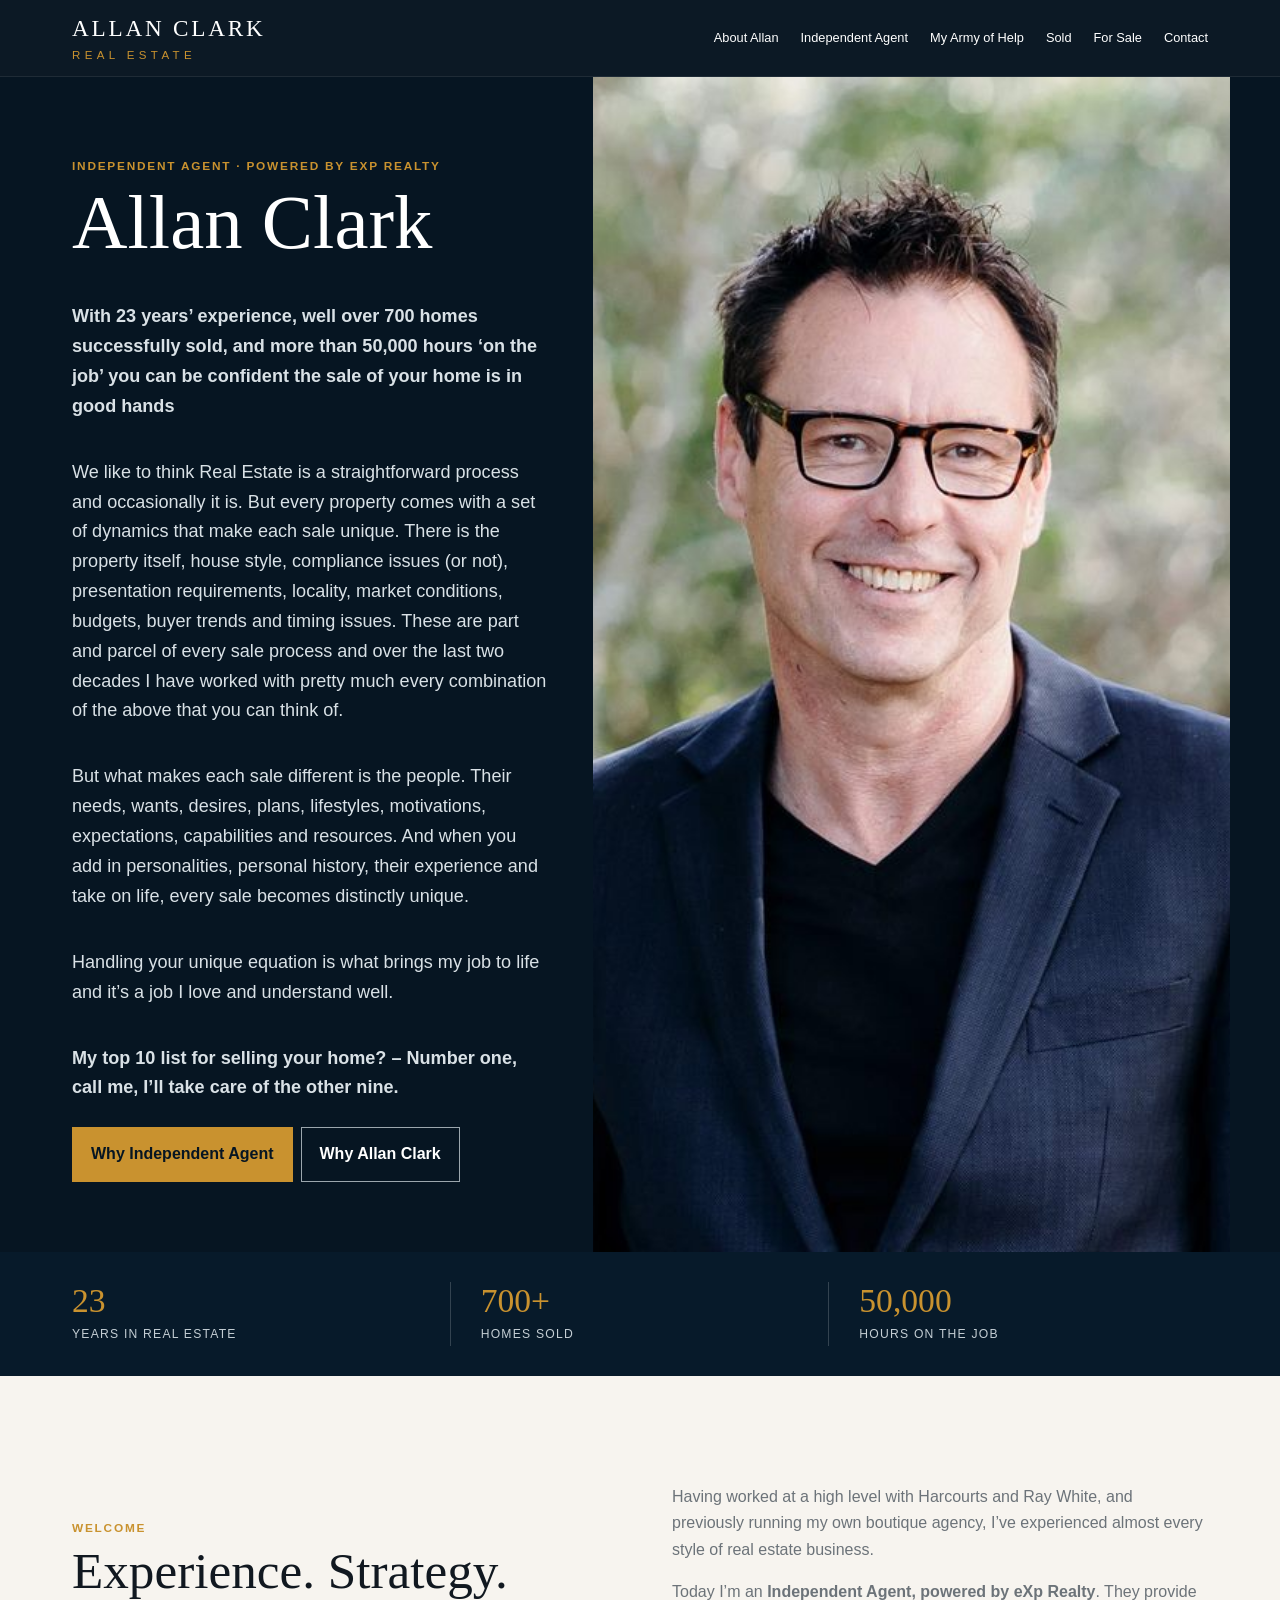
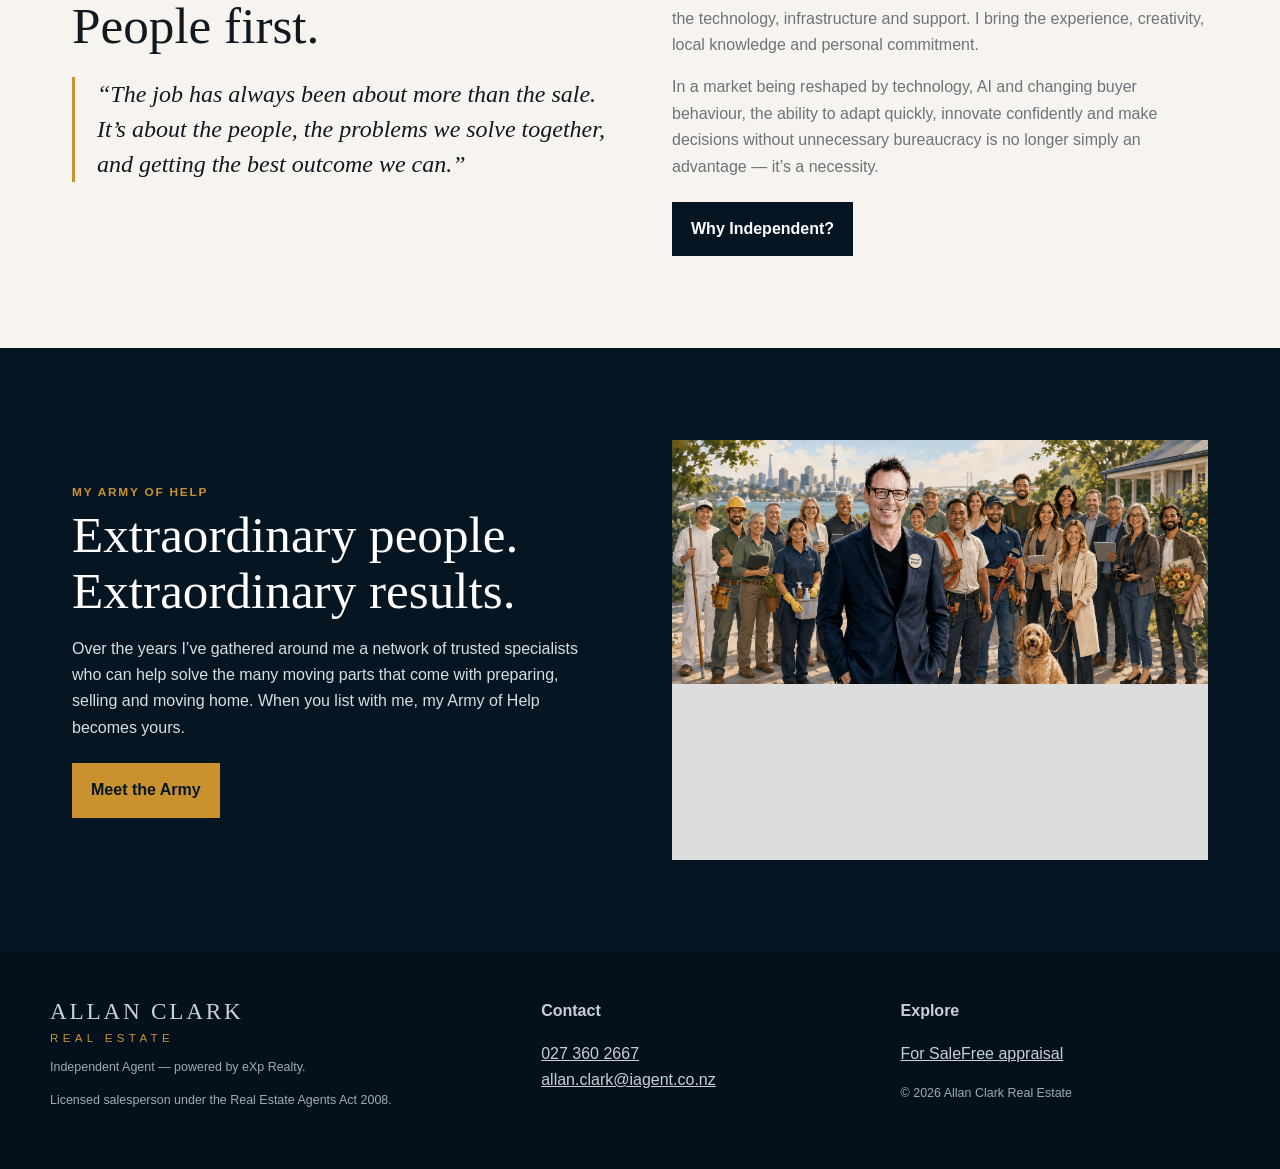
==== index.html @ 21e8294f "Remove Journal links and homepage Journal section" ====
<!doctype html><html lang="en-NZ"><head><meta charset="utf-8"><meta name="viewport" content="width=device-width,initial-scale=1"><title>Auckland Real Estate Agent | Allan Clark Real Estate</title><meta name="description" content="Allan Clark — Independent Agent powered by eXp Realty. 23 years experience, 700+ homes sold."><link rel="stylesheet" href="assets/site.css"></head><body><header class="site-header"><div class="nav-wrap"><a class="brand" href="index.html"><strong>ALLAN CLARK</strong><span>REAL ESTATE</span></a><button class="menu">Menu</button><nav class="nav"><a href="about.html">About Allan</a><a href="independent.html">Independent Agent</a><a href="army.html">My Army of Help</a><a href="sold.html">Sold</a><a href="for-sale.html">For Sale</a><a href="contact.html">Contact</a></nav></div></header><main><section class="hero"><div class="hero-grid"><div class="hero-copy"><div class="kicker">Independent Agent · Powered by eXp Realty</div><h1>Allan Clark</h1><p><strong>With 23 years’ experience, well over 700 homes successfully sold, and more than 50,000 hours ‘on the job’ you can be confident the sale of your home is in good hands</strong></p><p>We like to think Real Estate is a straightforward process and occasionally it is. But every property comes with a set of dynamics that make each sale unique. There is the property itself, house style, compliance issues (or not), presentation requirements, locality, market conditions, budgets, buyer trends and timing issues. These are part and parcel of every sale process and over the last two decades I have worked with pretty much every combination of the above that you can think of.</p><p>But what makes each sale different is the people. Their needs, wants, desires, plans, lifestyles, motivations, expectations, capabilities and resources. And when you add in personalities, personal history, their experience and take on life, every sale becomes distinctly unique.</p><p>Handling your unique equation is what brings my job to life and it’s a job I love and understand well.</p><p><strong>My top 10 list for selling your home? – Number one, call me, I’ll take care of the other nine.</strong></p><div><a class="btn" href="why-independent-agent.html">Why Independent Agent</a><a class="btn alt" href="why-allan-clark.html">Why Allan Clark</a></div></div><div class="hero-photo"><img src="assets/allan-headshot.jpg" alt="Allan Clark"></div></div></section><section class="stats"><div class="stats-grid"><div class="stat"><b>23</b><span>Years in real estate</span></div><div class="stat"><b>700+</b><span>Homes sold</span></div><div class="stat"><b>50,000</b><span>Hours on the job</span></div></div></section><section class="section two"><div><div class="kicker">Welcome</div><h2>Experience. Strategy. People first.</h2><p class="quote">“The job has always been about more than the sale. It’s about the people, the problems we solve together, and getting the best outcome we can.”</p></div><div class="prose"><p>Having worked at a high level with Harcourts and Ray White, and previously running my own boutique agency, I’ve experienced almost every style of real estate business.</p><p>Today I’m an <strong>Independent Agent, powered by eXp Realty</strong>. They provide the technology, infrastructure and support. I bring the experience, creativity, local knowledge and personal commitment.</p><p>In a market being reshaped by technology, AI and changing buyer behaviour, the ability to adapt quickly, innovate confidently and make decisions without unnecessary bureaucracy is no longer simply an advantage — it’s a necessity.</p><a class="btn dark" href="independent.html">Why Independent?</a></div></section><section class="band"><div class="section two"><div><div class="kicker">My Army of Help</div><h2>Extraordinary people. Extraordinary results.</h2><p>Over the years I’ve gathered around me a network of trusted specialists who can help solve the many moving parts that come with preparing, selling and moving home. When you list with me, my Army of Help becomes yours.</p><a class="btn" href="army.html">Meet the Army</a></div><div class="image-frame"><img src="assets/v2-duo.png"></div></div></section></main><footer><div class="footer-grid"><div><a class="brand" href="index.html"><strong>ALLAN CLARK</strong><span>REAL ESTATE</span></a><p class="small">Independent Agent — powered by eXp Realty.</p><p class="small">Licensed salesperson under the Real Estate Agents Act 2008.</p></div><div><strong>Contact</strong><p><a href="tel:0273602667">027 360 2667</a><br><a href="mailto:allan.clark@iagent.co.nz">allan.clark@iagent.co.nz</a></p></div><div><strong>Explore</strong><p><a href="for-sale.html">For Sale</a><a href="contact.html">Free appraisal</a></p><p class="small">© <span data-year></span> Allan Clark Real Estate</p></div></div></footer><script src="assets/site.js"></script></body></html>
---- assets/site.css ----
:root{--navy:#061522;--gold:#c9922f;--paper:#f7f4ef;--ink:#111820;--muted:#6c7379;--line:#d8d5cf;--max:1180px}*{box-sizing:border-box}html{scroll-behavior:smooth}body{margin:0;font-family:Arial,Helvetica,sans-serif;background:var(--paper);color:var(--ink);line-height:1.65}img{max-width:100%;display:block}a{color:inherit}.site-header{position:sticky;top:0;z-index:20;background:rgba(5,18,30,.97);color:#fff;border-bottom:1px solid rgba(255,255,255,.08)}.nav-wrap{max-width:var(--max);margin:auto;min-height:76px;padding:0 22px;display:flex;justify-content:space-between;align-items:center;gap:20px}.brand{text-decoration:none;display:flex;flex-direction:column;line-height:1}.brand strong{font:500 1.45rem Georgia,serif;letter-spacing:.12em}.brand span{color:var(--gold);font-size:.72rem;letter-spacing:.38em;margin-top:8px}.nav{display:flex;gap:22px;align-items:center;font-size:.8rem}.nav a{text-decoration:none}.nav a:hover{color:var(--gold)}.nav-cta{border:1px solid var(--gold);padding:8px 11px}.menu{display:none;background:none;color:#fff;border:1px solid #64717b;padding:7px 10px}.hero{background:var(--navy);color:#fff}.hero-grid{max-width:var(--max);margin:auto;display:grid;grid-template-columns:.92fr 1.08fr;min-height:620px}.hero-copy{padding:80px 42px 70px 22px;display:flex;flex-direction:column;justify-content:center}.hero-photo{min-height:620px}.hero-photo img{width:100%;height:100%;object-fit:cover;object-position:center 25%}.kicker{color:var(--gold);font-weight:700;letter-spacing:.15em;text-transform:uppercase;font-size:.74rem}h1,h2,h3{font-family:Georgia,'Times New Roman',serif;font-weight:500;line-height:1.08}h1{font-size:clamp(3.5rem,6vw,6rem);margin:.35rem 0 1.2rem}h2{font-size:clamp(2.25rem,4vw,4rem);margin:.3rem 0 1.1rem}h3{font-size:1.5rem}.hero-copy p{font-size:1.13rem;color:#d9e1e6}.btn{display:inline-block;text-decoration:none;padding:13px 18px;background:var(--gold);border:1px solid var(--gold);color:var(--navy);font-weight:700;margin:6px 8px 0 0}.btn.alt{background:transparent;color:#fff;border-color:#9ba6ad}.btn.dark{background:var(--navy);color:#fff;border-color:var(--navy)}.stats{background:#071a2a;color:#fff}.stats-grid{max-width:var(--max);margin:auto;display:grid;grid-template-columns:repeat(3,1fr);padding:30px 22px}.stat{border-right:1px solid rgba(255,255,255,.18);padding:0 30px}.stat:first-child{padding-left:0}.stat:last-child{border:0}.stat b{display:block;color:var(--gold);font:500 2.1rem Georgia,serif}.stat span{font-size:.76rem;letter-spacing:.1em;text-transform:uppercase;color:#c4ced4}.section{max-width:var(--max);margin:auto;padding:92px 22px}.narrow{max-width:850px}.two{display:grid;grid-template-columns:1fr 1fr;gap:64px;align-items:center}.cards{display:grid;grid-template-columns:repeat(3,1fr);gap:20px;margin-top:35px}.card{background:#fff;border:1px solid var(--line);overflow:hidden}.card img{width:100%;height:260px;object-fit:cover}.card-body{padding:24px}.card-body p,.prose p{color:var(--muted)}.band{background:var(--navy);color:#fff}.band p{color:#d6dee3}.image-frame{min-height:420px;background:#ddd;overflow:hidden}.image-frame img{width:100%;height:100%;object-fit:cover}.quote{font:italic 1.5rem Georgia,serif;border-left:3px solid var(--gold);padding-left:22px;line-height:1.45}.page-hero{background:var(--navy);color:#fff}.page-hero .section{padding-top:88px;padding-bottom:64px}.page-hero p{color:#d5dde2;font-size:1.12rem}.gallery{display:grid;grid-template-columns:repeat(3,1fr);gap:14px}.gallery>div{min-height:230px;background:#ddd;display:grid;place-items:center;text-align:center;overflow:hidden;padding:18px}.gallery img{width:100%;height:100%;object-fit:cover}.journal-grid{display:grid;grid-template-columns:repeat(2,1fr);gap:22px}.post{background:#fff;border:1px solid var(--line);padding:30px}.post a{text-decoration:none;font-weight:700}.post a:hover{color:var(--gold)}.contact-grid{display:grid;grid-template-columns:.9fr 1.1fr;gap:48px}.contact-box{background:#fff;border:1px solid var(--line);padding:30px}form{display:grid;grid-template-columns:1fr 1fr;gap:16px}label{font-size:.8rem;font-weight:700}input,textarea{width:100%;padding:12px;border:1px solid #c8c5bf;margin-top:6px;font:inherit}.full{grid-column:1/-1}textarea{min-height:140px}footer{background:#04111d;color:#c7d0d5;padding:46px 22px}.footer-grid{max-width:var(--max);margin:auto;display:grid;grid-template-columns:1.4fr 1fr 1fr;gap:30px}.small{font-size:.78rem;color:#9eabb3}.notice{background:#efeae2;border-left:3px solid var(--gold);padding:15px 18px}.signature{font-family:Georgia,serif;color:var(--gold);font-size:1.15rem}@media(max-width:860px){.nav{display:none;position:absolute;left:0;right:0;top:76px;background:var(--navy);padding:22px;flex-direction:column;align-items:flex-start}.nav.open{display:flex}.menu{display:block}.hero-grid,.two,.contact-grid{grid-template-columns:1fr}.hero-copy{padding:56px 22px 44px}.hero-photo{min-height:470px}.stats-grid,.cards,.gallery,.journal-grid,.footer-grid{grid-template-columns:1fr}.stat{padding:14px 0;border-right:0;border-bottom:1px solid rgba(255,255,255,.15)}.card img{height:300px}}
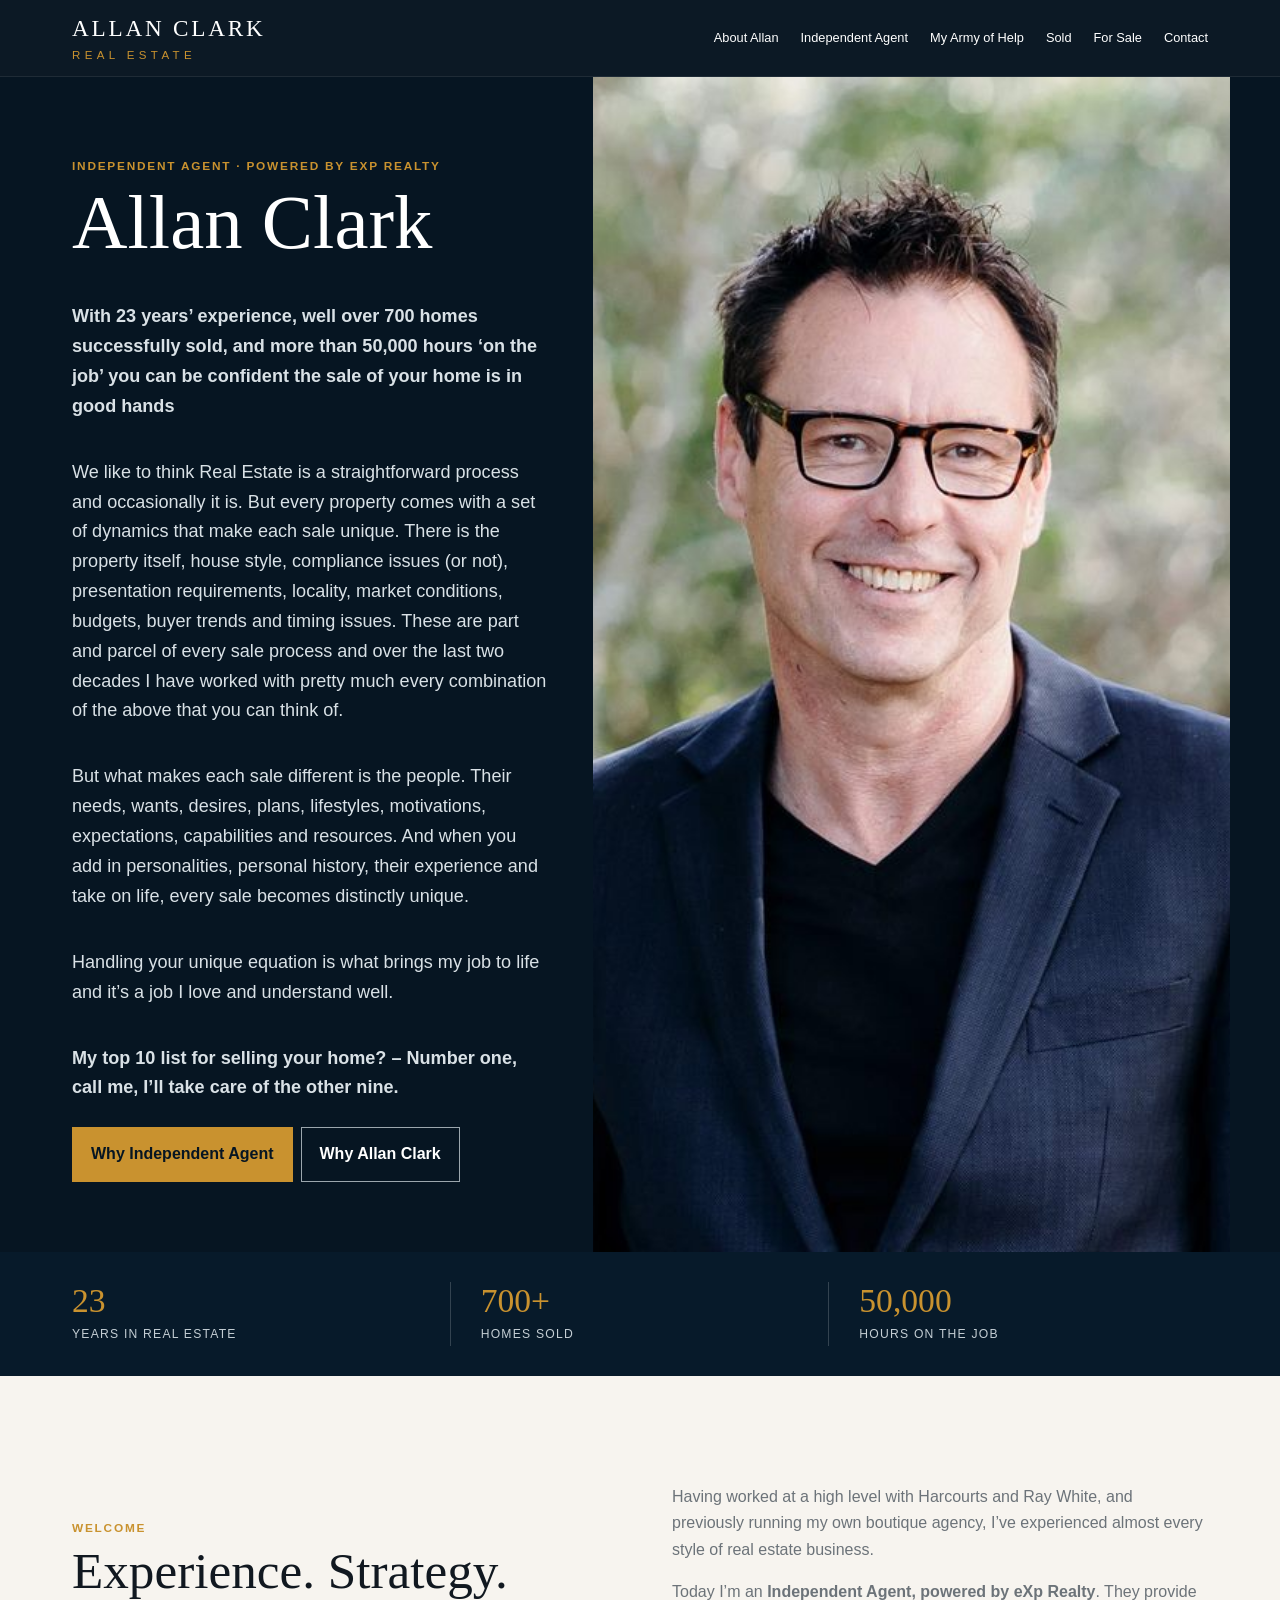
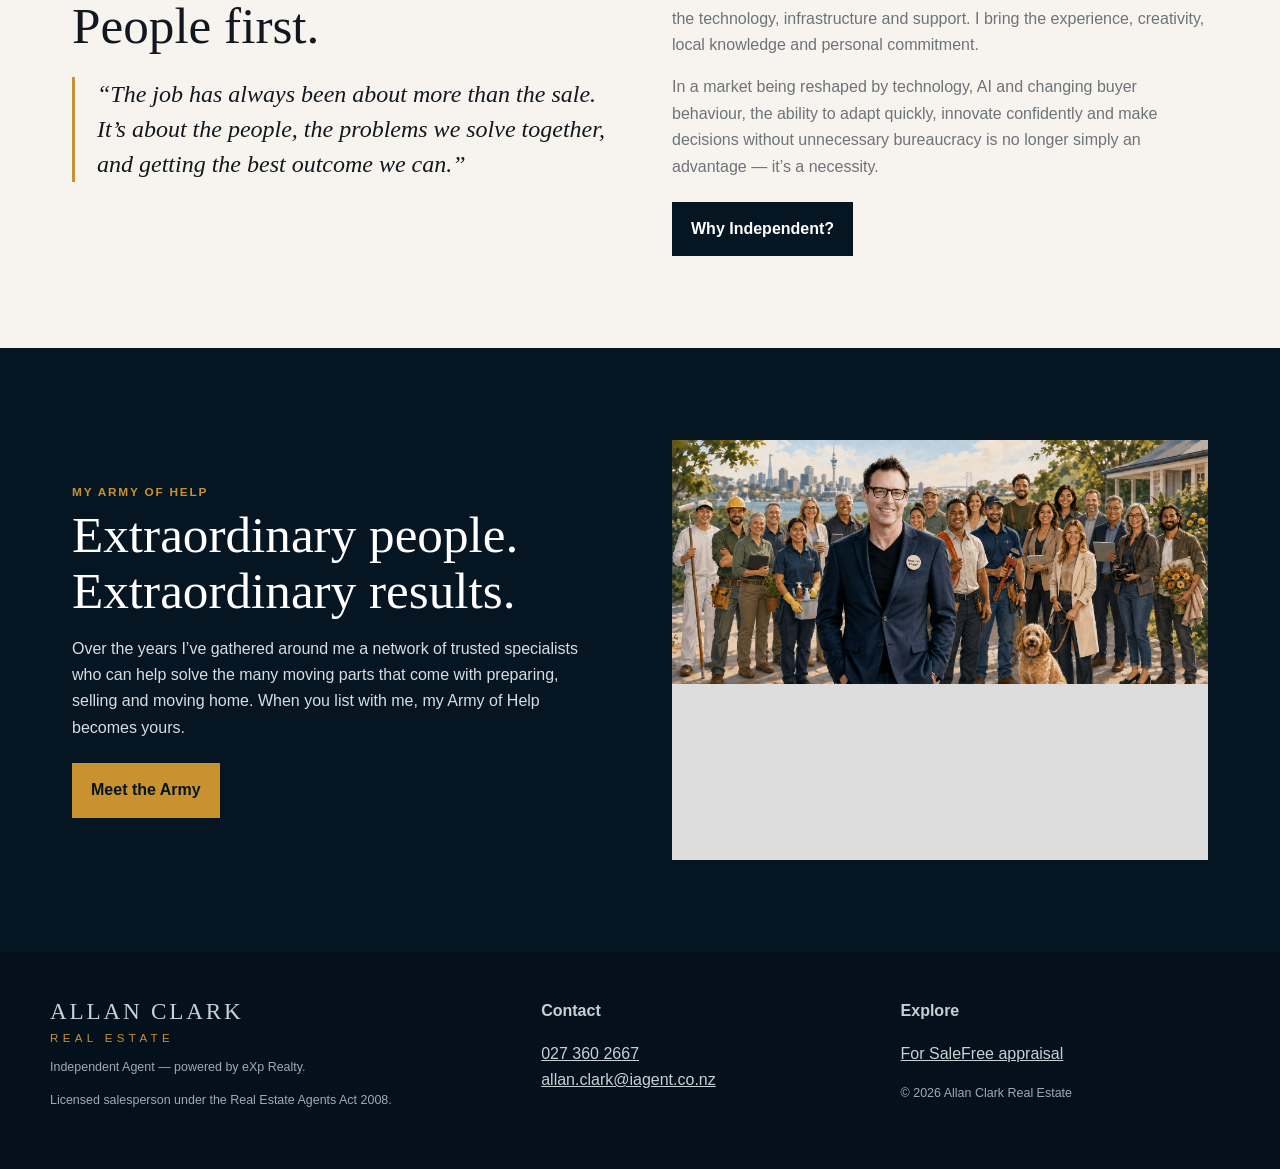
==== commit 908111d3: "Remove V2 references and associated promotional content" ====
--- a/index.html
+++ b/index.html
@@ -1 +1 @@
-<!doctype html><html lang="en-NZ"><head><meta charset="utf-8"><meta name="viewport" content="width=device-width,initial-scale=1"><title>Auckland Real Estate Agent | Allan Clark Real Estate</title><meta name="description" content="Allan Clark — Independent Agent powered by eXp Realty. 23 years experience, 700+ homes sold."><link rel="stylesheet" href="assets/site.css"></head><body><header class="site-header"><div class="nav-wrap"><a class="brand" href="index.html"><strong>ALLAN CLARK</strong><span>REAL ESTATE</span></a><button class="menu">Menu</button><nav class="nav"><a href="about.html">About Allan</a><a href="independent.html">Independent Agent</a><a href="army.html">My Army of Help</a><a href="sold.html">Sold</a><a href="for-sale.html">For Sale</a><a href="contact.html">Contact</a></nav></div></header><main><section class="hero"><div class="hero-grid"><div class="hero-copy"><div class="kicker">Independent Agent · Powered by eXp Realty</div><h1>Allan Clark</h1><p><strong>With 23 years’ experience, well over 700 homes successfully sold, and more than 50,000 hours ‘on the job’ you can be confident the sale of your home is in good hands</strong></p><p>We like to think Real Estate is a straightforward process and occasionally it is. But every property comes with a set of dynamics that make each sale unique. There is the property itself, house style, compliance issues (or not), presentation requirements, locality, market conditions, budgets, buyer trends and timing issues. These are part and parcel of every sale process and over the last two decades I have worked with pretty much every combination of the above that you can think of.</p><p>But what makes each sale different is the people. Their needs, wants, desires, plans, lifestyles, motivations, expectations, capabilities and resources. And when you add in personalities, personal history, their experience and take on life, every sale becomes distinctly unique.</p><p>Handling your unique equation is what brings my job to life and it’s a job I love and understand well.</p><p><strong>My top 10 list for selling your home? – Number one, call me, I’ll take care of the other nine.</strong></p><div><a class="btn" href="why-independent-agent.html">Why Independent Agent</a><a class="btn alt" href="why-allan-clark.html">Why Allan Clark</a></div></div><div class="hero-photo"><img src="assets/allan-headshot.jpg" alt="Allan Clark"></div></div></section><section class="stats"><div class="stats-grid"><div class="stat"><b>23</b><span>Years in real estate</span></div><div class="stat"><b>700+</b><span>Homes sold</span></div><div class="stat"><b>50,000</b><span>Hours on the job</span></div></div></section><section class="section two"><div><div class="kicker">Welcome</div><h2>Experience. Strategy. People first.</h2><p class="quote">“The job has always been about more than the sale. It’s about the people, the problems we solve together, and getting the best outcome we can.”</p></div><div class="prose"><p>Having worked at a high level with Harcourts and Ray White, and previously running my own boutique agency, I’ve experienced almost every style of real estate business.</p><p>Today I’m an <strong>Independent Agent, powered by eXp Realty</strong>. They provide the technology, infrastructure and support. I bring the experience, creativity, local knowledge and personal commitment.</p><p>In a market being reshaped by technology, AI and changing buyer behaviour, the ability to adapt quickly, innovate confidently and make decisions without unnecessary bureaucracy is no longer simply an advantage — it’s a necessity.</p><a class="btn dark" href="independent.html">Why Independent?</a></div></section><section class="band"><div class="section two"><div><div class="kicker">My Army of Help</div><h2>Extraordinary people. Extraordinary results.</h2><p>Over the years I’ve gathered around me a network of trusted specialists who can help solve the many moving parts that come with preparing, selling and moving home. When you list with me, my Army of Help becomes yours.</p><a class="btn" href="army.html">Meet the Army</a></div><div class="image-frame"><img src="assets/v2-duo.png"></div></div></section></main><footer><div class="footer-grid"><div><a class="brand" href="index.html"><strong>ALLAN CLARK</strong><span>REAL ESTATE</span></a><p class="small">Independent Agent — powered by eXp Realty.</p><p class="small">Licensed salesperson under the Real Estate Agents Act 2008.</p></div><div><strong>Contact</strong><p><a href="tel:0273602667">027 360 2667</a><br><a href="mailto:allan.clark@iagent.co.nz">allan.clark@iagent.co.nz</a></p></div><div><strong>Explore</strong><p><a href="for-sale.html">For Sale</a><a href="contact.html">Free appraisal</a></p><p class="small">© <span data-year></span> Allan Clark Real Estate</p></div></div></footer><script src="assets/site.js"></script></body></html>+<!doctype html><html lang="en-NZ"><head><meta charset="utf-8"><meta name="viewport" content="width=device-width,initial-scale=1"><title>Auckland Real Estate Agent | Allan Clark Real Estate</title><meta name="description" content="Allan Clark — Independent Agent powered by eXp Realty. 23 years experience, 700+ homes sold."><link rel="stylesheet" href="assets/site.css"></head><body><header class="site-header"><div class="nav-wrap"><a class="brand" href="index.html"><strong>ALLAN CLARK</strong><span>REAL ESTATE</span></a><button class="menu">Menu</button><nav class="nav"><a href="about.html">About Allan</a><a href="independent.html">Independent Agent</a><a href="army.html">My Army of Help</a><a href="sold.html">Sold</a><a href="for-sale.html">For Sale</a><a href="contact.html">Contact</a></nav></div></header><main><section class="hero"><div class="hero-grid"><div class="hero-copy"><div class="kicker">Independent Agent · Powered by eXp Realty</div><h1>Allan Clark</h1><p><strong>With 23 years’ experience, well over 700 homes successfully sold, and more than 50,000 hours ‘on the job’ you can be confident the sale of your home is in good hands</strong></p><p>We like to think Real Estate is a straightforward process and occasionally it is. But every property comes with a set of dynamics that make each sale unique. There is the property itself, house style, compliance issues (or not), presentation requirements, locality, market conditions, budgets, buyer trends and timing issues. These are part and parcel of every sale process and over the last two decades I have worked with pretty much every combination of the above that you can think of.</p><p>But what makes each sale different is the people. Their needs, wants, desires, plans, lifestyles, motivations, expectations, capabilities and resources. And when you add in personalities, personal history, their experience and take on life, every sale becomes distinctly unique.</p><p>Handling your unique equation is what brings my job to life and it’s a job I love and understand well.</p><p><strong>My top 10 list for selling your home? – Number one, call me, I’ll take care of the other nine.</strong></p><div><a class="btn" href="why-independent-agent.html">Why Independent Agent</a><a class="btn alt" href="why-allan-clark.html">Why Allan Clark</a></div></div><div class="hero-photo"><img src="assets/allan-headshot.jpg" alt="Allan Clark"></div></div></section><section class="stats"><div class="stats-grid"><div class="stat"><b>23</b><span>Years in real estate</span></div><div class="stat"><b>700+</b><span>Homes sold</span></div><div class="stat"><b>50,000</b><span>Hours on the job</span></div></div></section><section class="section two"><div><div class="kicker">Welcome</div><h2>Experience. Strategy. People first.</h2><p class="quote">“The job has always been about more than the sale. It’s about the people, the problems we solve together, and getting the best outcome we can.”</p></div><div class="prose"><p>Having worked at a high level with Harcourts and Ray White, and previously running my own boutique agency, I’ve experienced almost every style of real estate business.</p><p>Today I’m an <strong>Independent Agent, powered by eXp Realty</strong>. They provide the technology, infrastructure and support. I bring the experience, creativity, local knowledge and personal commitment.</p><p>In a market being reshaped by technology, AI and changing buyer behaviour, the ability to adapt quickly, innovate confidently and make decisions without unnecessary bureaucracy is no longer simply an advantage — it’s a necessity.</p><a class="btn dark" href="independent.html">Why Independent?</a></div></section><section class="band"><div class="section two"><div><div class="kicker">My Army of Help</div><h2>Extraordinary people. Extraordinary results.</h2><p>Over the years I’ve gathered around me a network of trusted specialists who can help solve the many moving parts that come with preparing, selling and moving home. When you list with me, my Army of Help becomes yours.</p><a class="btn" href="army.html">Meet the Army</a></div><div class="image-frame"><img src="assets/army-of-help-team.png" alt="Allan Clark with his Army of Help"></div></div></section></main><footer><div class="footer-grid"><div><a class="brand" href="index.html"><strong>ALLAN CLARK</strong><span>REAL ESTATE</span></a><p class="small">Independent Agent — powered by eXp Realty.</p><p class="small">Licensed salesperson under the Real Estate Agents Act 2008.</p></div><div><strong>Contact</strong><p><a href="tel:0273602667">027 360 2667</a><br><a href="mailto:allan.clark@iagent.co.nz">allan.clark@iagent.co.nz</a></p></div><div><strong>Explore</strong><p><a href="for-sale.html">For Sale</a><a href="contact.html">Free appraisal</a></p><p class="small">© <span data-year></span> Allan Clark Real Estate</p></div></div></footer><script src="assets/site.js"></script></body></html>
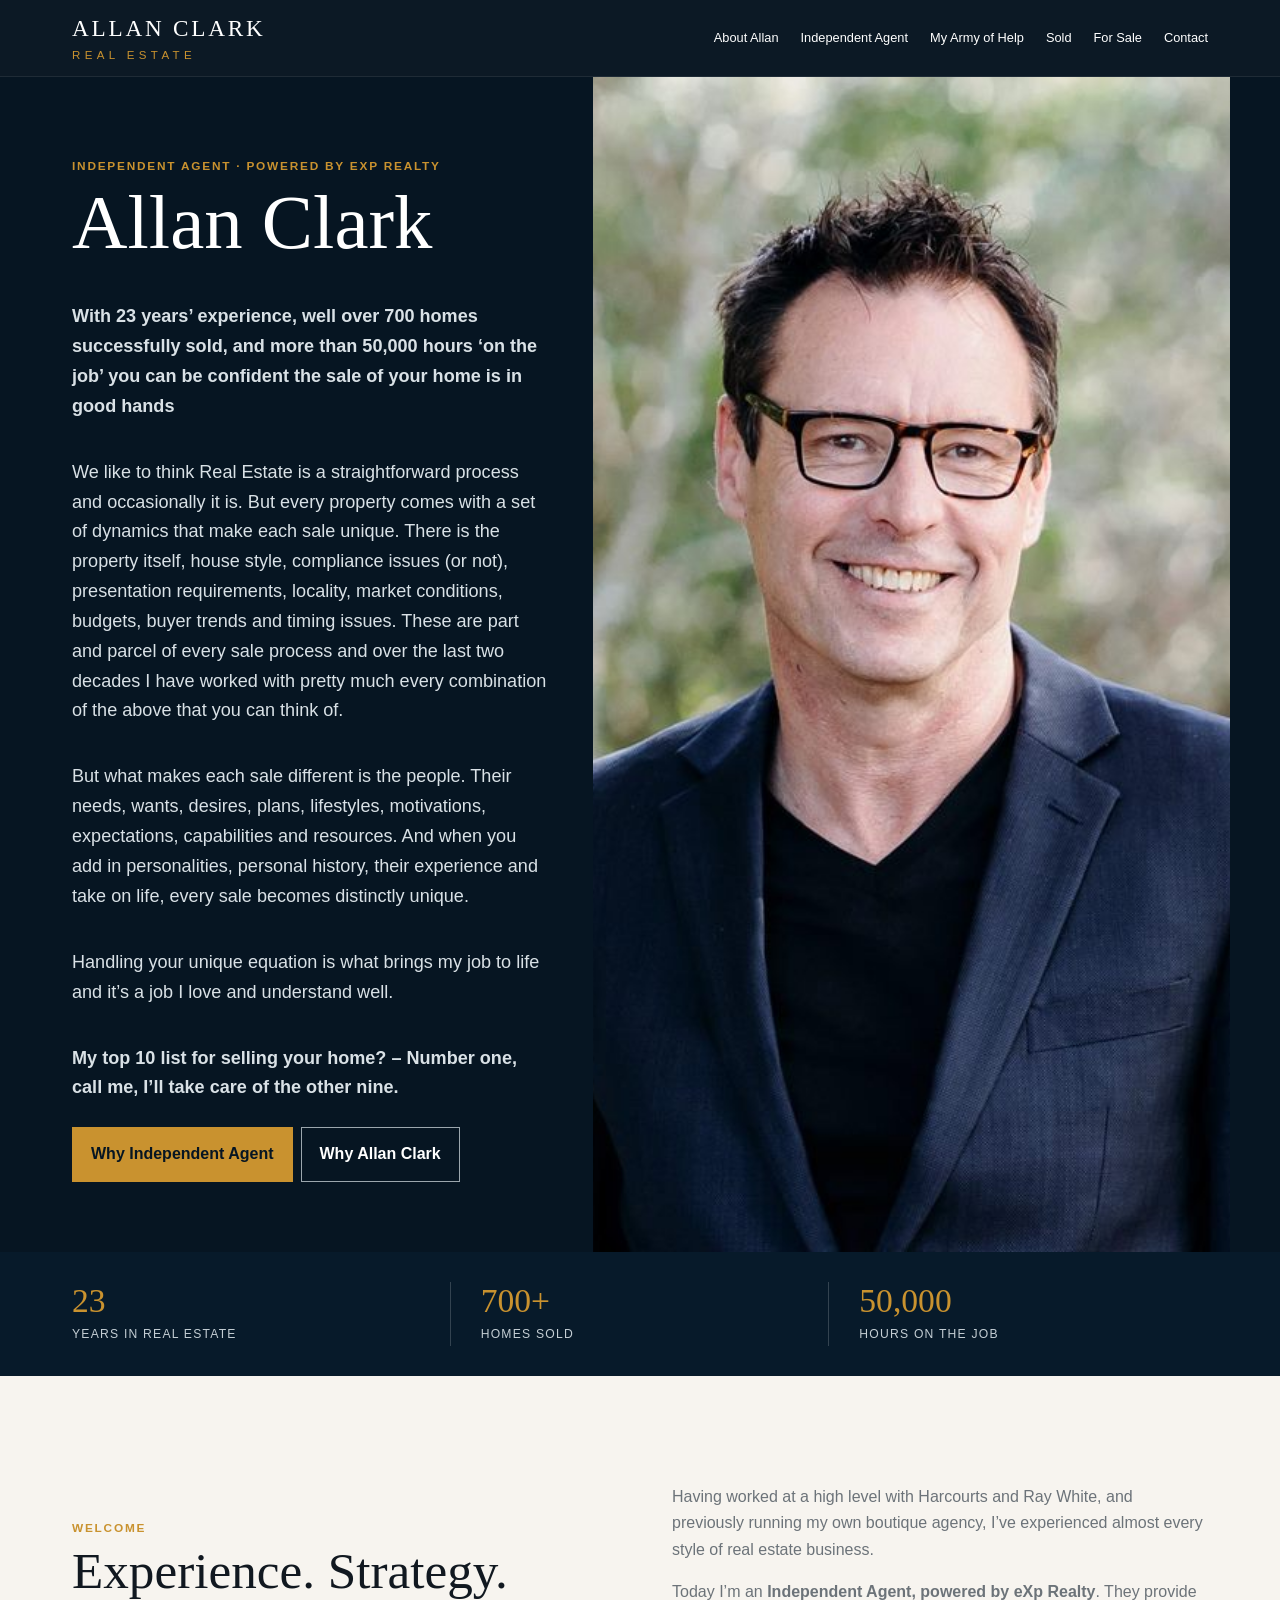
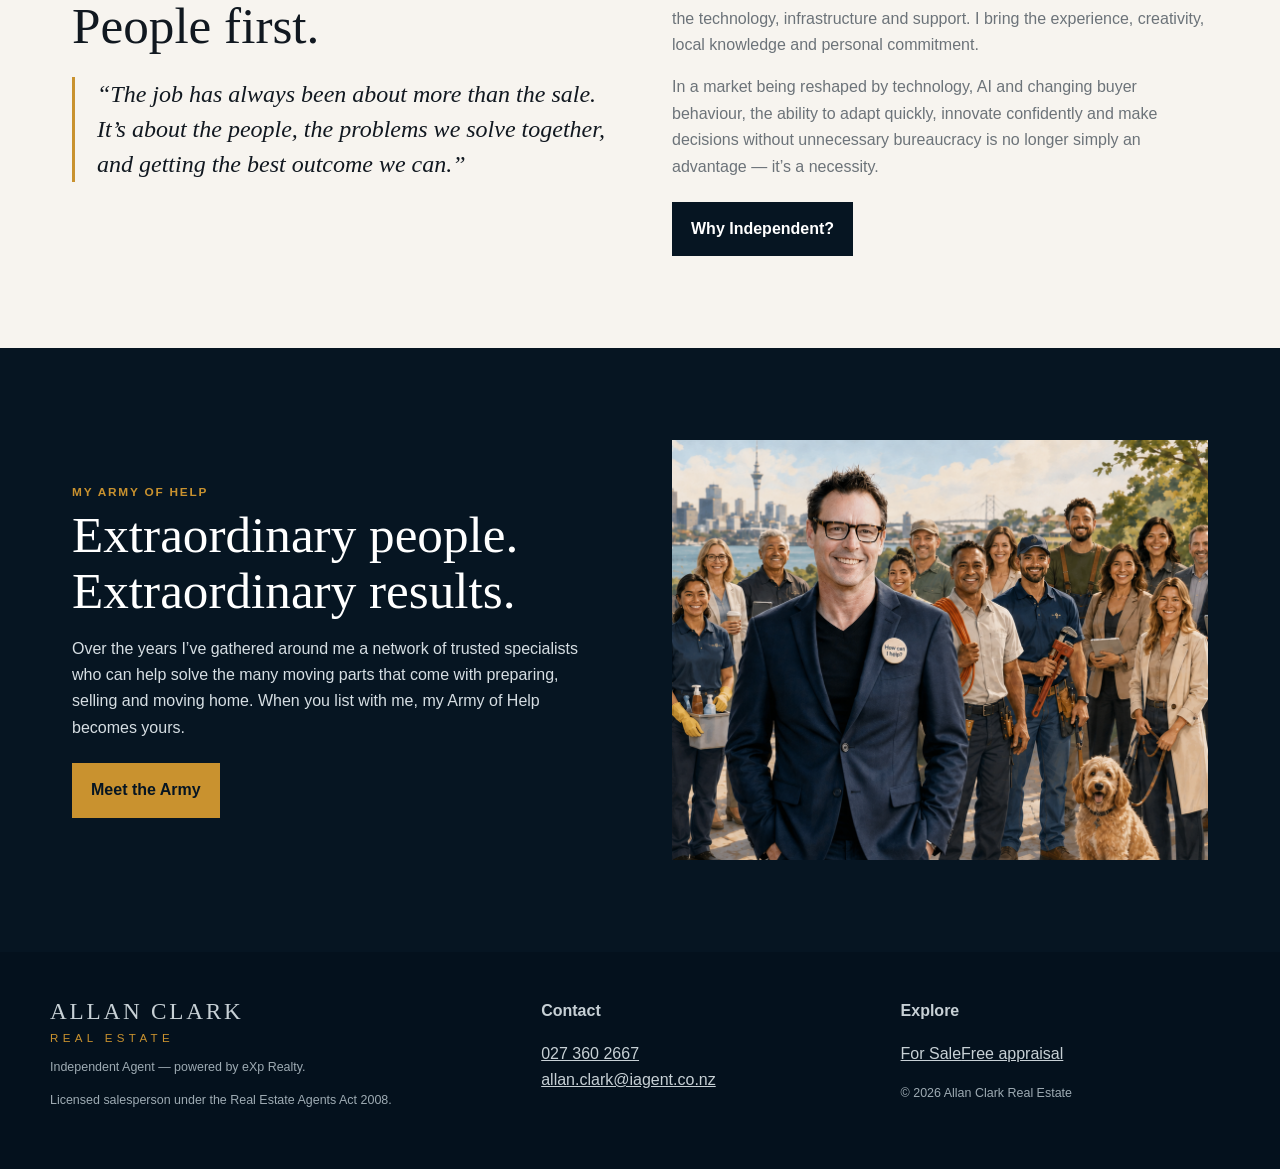
==== commit 24eb10bf: "Link homepage Why buttons to existing Independent and About pages" ====
--- a/index.html
+++ b/index.html
@@ -1 +1 @@
-<!doctype html><html lang="en-NZ"><head><meta charset="utf-8"><meta name="viewport" content="width=device-width,initial-scale=1"><title>Auckland Real Estate Agent | Allan Clark Real Estate</title><meta name="description" content="Allan Clark — Independent Agent powered by eXp Realty. 23 years experience, 700+ homes sold."><link rel="stylesheet" href="assets/site.css"></head><body><header class="site-header"><div class="nav-wrap"><a class="brand" href="index.html"><strong>ALLAN CLARK</strong><span>REAL ESTATE</span></a><button class="menu">Menu</button><nav class="nav"><a href="about.html">About Allan</a><a href="independent.html">Independent Agent</a><a href="army.html">My Army of Help</a><a href="sold.html">Sold</a><a href="for-sale.html">For Sale</a><a href="contact.html">Contact</a></nav></div></header><main><section class="hero"><div class="hero-grid"><div class="hero-copy"><div class="kicker">Independent Agent · Powered by eXp Realty</div><h1>Allan Clark</h1><p><strong>With 23 years’ experience, well over 700 homes successfully sold, and more than 50,000 hours ‘on the job’ you can be confident the sale of your home is in good hands</strong></p><p>We like to think Real Estate is a straightforward process and occasionally it is. But every property comes with a set of dynamics that make each sale unique. There is the property itself, house style, compliance issues (or not), presentation requirements, locality, market conditions, budgets, buyer trends and timing issues. These are part and parcel of every sale process and over the last two decades I have worked with pretty much every combination of the above that you can think of.</p><p>But what makes each sale different is the people. Their needs, wants, desires, plans, lifestyles, motivations, expectations, capabilities and resources. And when you add in personalities, personal history, their experience and take on life, every sale becomes distinctly unique.</p><p>Handling your unique equation is what brings my job to life and it’s a job I love and understand well.</p><p><strong>My top 10 list for selling your home? – Number one, call me, I’ll take care of the other nine.</strong></p><div><a class="btn" href="why-independent-agent.html">Why Independent Agent</a><a class="btn alt" href="why-allan-clark.html">Why Allan Clark</a></div></div><div class="hero-photo"><img src="assets/allan-headshot.jpg" alt="Allan Clark"></div></div></section><section class="stats"><div class="stats-grid"><div class="stat"><b>23</b><span>Years in real estate</span></div><div class="stat"><b>700+</b><span>Homes sold</span></div><div class="stat"><b>50,000</b><span>Hours on the job</span></div></div></section><section class="section two"><div><div class="kicker">Welcome</div><h2>Experience. Strategy. People first.</h2><p class="quote">“The job has always been about more than the sale. It’s about the people, the problems we solve together, and getting the best outcome we can.”</p></div><div class="prose"><p>Having worked at a high level with Harcourts and Ray White, and previously running my own boutique agency, I’ve experienced almost every style of real estate business.</p><p>Today I’m an <strong>Independent Agent, powered by eXp Realty</strong>. They provide the technology, infrastructure and support. I bring the experience, creativity, local knowledge and personal commitment.</p><p>In a market being reshaped by technology, AI and changing buyer behaviour, the ability to adapt quickly, innovate confidently and make decisions without unnecessary bureaucracy is no longer simply an advantage — it’s a necessity.</p><a class="btn dark" href="independent.html">Why Independent?</a></div></section><section class="band"><div class="section two"><div><div class="kicker">My Army of Help</div><h2>Extraordinary people. Extraordinary results.</h2><p>Over the years I’ve gathered around me a network of trusted specialists who can help solve the many moving parts that come with preparing, selling and moving home. When you list with me, my Army of Help becomes yours.</p><a class="btn" href="army.html">Meet the Army</a></div><div class="image-frame"><img src="assets/army-of-help-team.png" alt="Allan Clark with his Army of Help"></div></div></section></main><footer><div class="footer-grid"><div><a class="brand" href="index.html"><strong>ALLAN CLARK</strong><span>REAL ESTATE</span></a><p class="small">Independent Agent — powered by eXp Realty.</p><p class="small">Licensed salesperson under the Real Estate Agents Act 2008.</p></div><div><strong>Contact</strong><p><a href="tel:0273602667">027 360 2667</a><br><a href="mailto:allan.clark@iagent.co.nz">allan.clark@iagent.co.nz</a></p></div><div><strong>Explore</strong><p><a href="for-sale.html">For Sale</a><a href="contact.html">Free appraisal</a></p><p class="small">© <span data-year></span> Allan Clark Real Estate</p></div></div></footer><script src="assets/site.js"></script></body></html>+<!doctype html><html lang="en-NZ"><head><meta charset="utf-8"><meta name="viewport" content="width=device-width,initial-scale=1"><title>Auckland Real Estate Agent | Allan Clark Real Estate</title><meta name="description" content="Allan Clark — Independent Agent powered by eXp Realty. 23 years experience, 700+ homes sold."><link rel="stylesheet" href="assets/site.css"></head><body><header class="site-header"><div class="nav-wrap"><a class="brand" href="index.html"><strong>ALLAN CLARK</strong><span>REAL ESTATE</span></a><button class="menu">Menu</button><nav class="nav"><a href="about.html">About Allan</a><a href="independent.html">Independent Agent</a><a href="army.html">My Army of Help</a><a href="sold.html">Sold</a><a href="for-sale.html">For Sale</a><a href="contact.html">Contact</a></nav></div></header><main><section class="hero"><div class="hero-grid"><div class="hero-copy"><div class="kicker">Independent Agent · Powered by eXp Realty</div><h1>Allan Clark</h1><p><strong>With 23 years’ experience, well over 700 homes successfully sold, and more than 50,000 hours ‘on the job’ you can be confident the sale of your home is in good hands</strong></p><p>We like to think Real Estate is a straightforward process and occasionally it is. But every property comes with a set of dynamics that make each sale unique. There is the property itself, house style, compliance issues (or not), presentation requirements, locality, market conditions, budgets, buyer trends and timing issues. These are part and parcel of every sale process and over the last two decades I have worked with pretty much every combination of the above that you can think of.</p><p>But what makes each sale different is the people. Their needs, wants, desires, plans, lifestyles, motivations, expectations, capabilities and resources. And when you add in personalities, personal history, their experience and take on life, every sale becomes distinctly unique.</p><p>Handling your unique equation is what brings my job to life and it’s a job I love and understand well.</p><p><strong>My top 10 list for selling your home? – Number one, call me, I’ll take care of the other nine.</strong></p><div><a class="btn" href="independent.html">Why Independent Agent</a><a class="btn alt" href="about.html">Why Allan Clark</a></div></div><div class="hero-photo"><img src="assets/allan-headshot.jpg" alt="Allan Clark"></div></div></section><section class="stats"><div class="stats-grid"><div class="stat"><b>23</b><span>Years in real estate</span></div><div class="stat"><b>700+</b><span>Homes sold</span></div><div class="stat"><b>50,000</b><span>Hours on the job</span></div></div></section><section class="section two"><div><div class="kicker">Welcome</div><h2>Experience. Strategy. People first.</h2><p class="quote">“The job has always been about more than the sale. It’s about the people, the problems we solve together, and getting the best outcome we can.”</p></div><div class="prose"><p>Having worked at a high level with Harcourts and Ray White, and previously running my own boutique agency, I’ve experienced almost every style of real estate business.</p><p>Today I’m an <strong>Independent Agent, powered by eXp Realty</strong>. They provide the technology, infrastructure and support. I bring the experience, creativity, local knowledge and personal commitment.</p><p>In a market being reshaped by technology, AI and changing buyer behaviour, the ability to adapt quickly, innovate confidently and make decisions without unnecessary bureaucracy is no longer simply an advantage — it’s a necessity.</p><a class="btn dark" href="independent.html">Why Independent?</a></div></section><section class="band"><div class="section two"><div><div class="kicker">My Army of Help</div><h2>Extraordinary people. Extraordinary results.</h2><p>Over the years I’ve gathered around me a network of trusted specialists who can help solve the many moving parts that come with preparing, selling and moving home. When you list with me, my Army of Help becomes yours.</p><a class="btn" href="army.html">Meet the Army</a></div><div class="image-frame army-home-image"><img src="assets/army-of-help-team.png" alt="Allan Clark with his Army of Help"></div></div></section></main><footer><div class="footer-grid"><div><a class="brand" href="index.html"><strong>ALLAN CLARK</strong><span>REAL ESTATE</span></a><p class="small">Independent Agent — powered by eXp Realty.</p><p class="small">Licensed salesperson under the Real Estate Agents Act 2008.</p></div><div><strong>Contact</strong><p><a href="tel:0273602667">027 360 2667</a><br><a href="mailto:allan.clark@iagent.co.nz">allan.clark@iagent.co.nz</a></p></div><div><strong>Explore</strong><p><a href="for-sale.html">For Sale</a><a href="contact.html">Free appraisal</a></p><p class="small">© <span data-year></span> Allan Clark Real Estate</p></div></div></footer><script src="assets/site.js"></script></body></html>
--- a/assets/site.css
+++ b/assets/site.css
@@ -1,2 +1,6 @@
 
 :root{--navy:#061522;--gold:#c9922f;--paper:#f7f4ef;--ink:#111820;--muted:#6c7379;--line:#d8d5cf;--max:1180px}*{box-sizing:border-box}html{scroll-behavior:smooth}body{margin:0;font-family:Arial,Helvetica,sans-serif;background:var(--paper);color:var(--ink);line-height:1.65}img{max-width:100%;display:block}a{color:inherit}.site-header{position:sticky;top:0;z-index:20;background:rgba(5,18,30,.97);color:#fff;border-bottom:1px solid rgba(255,255,255,.08)}.nav-wrap{max-width:var(--max);margin:auto;min-height:76px;padding:0 22px;display:flex;justify-content:space-between;align-items:center;gap:20px}.brand{text-decoration:none;display:flex;flex-direction:column;line-height:1}.brand strong{font:500 1.45rem Georgia,serif;letter-spacing:.12em}.brand span{color:var(--gold);font-size:.72rem;letter-spacing:.38em;margin-top:8px}.nav{display:flex;gap:22px;align-items:center;font-size:.8rem}.nav a{text-decoration:none}.nav a:hover{color:var(--gold)}.nav-cta{border:1px solid var(--gold);padding:8px 11px}.menu{display:none;background:none;color:#fff;border:1px solid #64717b;padding:7px 10px}.hero{background:var(--navy);color:#fff}.hero-grid{max-width:var(--max);margin:auto;display:grid;grid-template-columns:.92fr 1.08fr;min-height:620px}.hero-copy{padding:80px 42px 70px 22px;display:flex;flex-direction:column;justify-content:center}.hero-photo{min-height:620px}.hero-photo img{width:100%;height:100%;object-fit:cover;object-position:center 25%}.kicker{color:var(--gold);font-weight:700;letter-spacing:.15em;text-transform:uppercase;font-size:.74rem}h1,h2,h3{font-family:Georgia,'Times New Roman',serif;font-weight:500;line-height:1.08}h1{font-size:clamp(3.5rem,6vw,6rem);margin:.35rem 0 1.2rem}h2{font-size:clamp(2.25rem,4vw,4rem);margin:.3rem 0 1.1rem}h3{font-size:1.5rem}.hero-copy p{font-size:1.13rem;color:#d9e1e6}.btn{display:inline-block;text-decoration:none;padding:13px 18px;background:var(--gold);border:1px solid var(--gold);color:var(--navy);font-weight:700;margin:6px 8px 0 0}.btn.alt{background:transparent;color:#fff;border-color:#9ba6ad}.btn.dark{background:var(--navy);color:#fff;border-color:var(--navy)}.stats{background:#071a2a;color:#fff}.stats-grid{max-width:var(--max);margin:auto;display:grid;grid-template-columns:repeat(3,1fr);padding:30px 22px}.stat{border-right:1px solid rgba(255,255,255,.18);padding:0 30px}.stat:first-child{padding-left:0}.stat:last-child{border:0}.stat b{display:block;color:var(--gold);font:500 2.1rem Georgia,serif}.stat span{font-size:.76rem;letter-spacing:.1em;text-transform:uppercase;color:#c4ced4}.section{max-width:var(--max);margin:auto;padding:92px 22px}.narrow{max-width:850px}.two{display:grid;grid-template-columns:1fr 1fr;gap:64px;align-items:center}.cards{display:grid;grid-template-columns:repeat(3,1fr);gap:20px;margin-top:35px}.card{background:#fff;border:1px solid var(--line);overflow:hidden}.card img{width:100%;height:260px;object-fit:cover}.card-body{padding:24px}.card-body p,.prose p{color:var(--muted)}.band{background:var(--navy);color:#fff}.band p{color:#d6dee3}.image-frame{min-height:420px;background:#ddd;overflow:hidden}.image-frame img{width:100%;height:100%;object-fit:cover}.quote{font:italic 1.5rem Georgia,serif;border-left:3px solid var(--gold);padding-left:22px;line-height:1.45}.page-hero{background:var(--navy);color:#fff}.page-hero .section{padding-top:88px;padding-bottom:64px}.page-hero p{color:#d5dde2;font-size:1.12rem}.gallery{display:grid;grid-template-columns:repeat(3,1fr);gap:14px}.gallery>div{min-height:230px;background:#ddd;display:grid;place-items:center;text-align:center;overflow:hidden;padding:18px}.gallery img{width:100%;height:100%;object-fit:cover}.journal-grid{display:grid;grid-template-columns:repeat(2,1fr);gap:22px}.post{background:#fff;border:1px solid var(--line);padding:30px}.post a{text-decoration:none;font-weight:700}.post a:hover{color:var(--gold)}.contact-grid{display:grid;grid-template-columns:.9fr 1.1fr;gap:48px}.contact-box{background:#fff;border:1px solid var(--line);padding:30px}form{display:grid;grid-template-columns:1fr 1fr;gap:16px}label{font-size:.8rem;font-weight:700}input,textarea{width:100%;padding:12px;border:1px solid #c8c5bf;margin-top:6px;font:inherit}.full{grid-column:1/-1}textarea{min-height:140px}footer{background:#04111d;color:#c7d0d5;padding:46px 22px}.footer-grid{max-width:var(--max);margin:auto;display:grid;grid-template-columns:1.4fr 1fr 1fr;gap:30px}.small{font-size:.78rem;color:#9eabb3}.notice{background:#efeae2;border-left:3px solid var(--gold);padding:15px 18px}.signature{font-family:Georgia,serif;color:var(--gold);font-size:1.15rem}@media(max-width:860px){.nav{display:none;position:absolute;left:0;right:0;top:76px;background:var(--navy);padding:22px;flex-direction:column;align-items:flex-start}.nav.open{display:flex}.menu{display:block}.hero-grid,.two,.contact-grid{grid-template-columns:1fr}.hero-copy{padding:56px 22px 44px}.hero-photo{min-height:470px}.stats-grid,.cards,.gallery,.journal-grid,.footer-grid{grid-template-columns:1fr}.stat{padding:14px 0;border-right:0;border-bottom:1px solid rgba(255,255,255,.15)}.card img{height:300px}}
+
+/* Fill the homepage Army of Help image frame without exposing its grey background. */
+.army-home-image{height:420px;min-height:0;background:transparent}
+.army-home-image img{width:100%;height:100%;object-fit:cover;object-position:center}
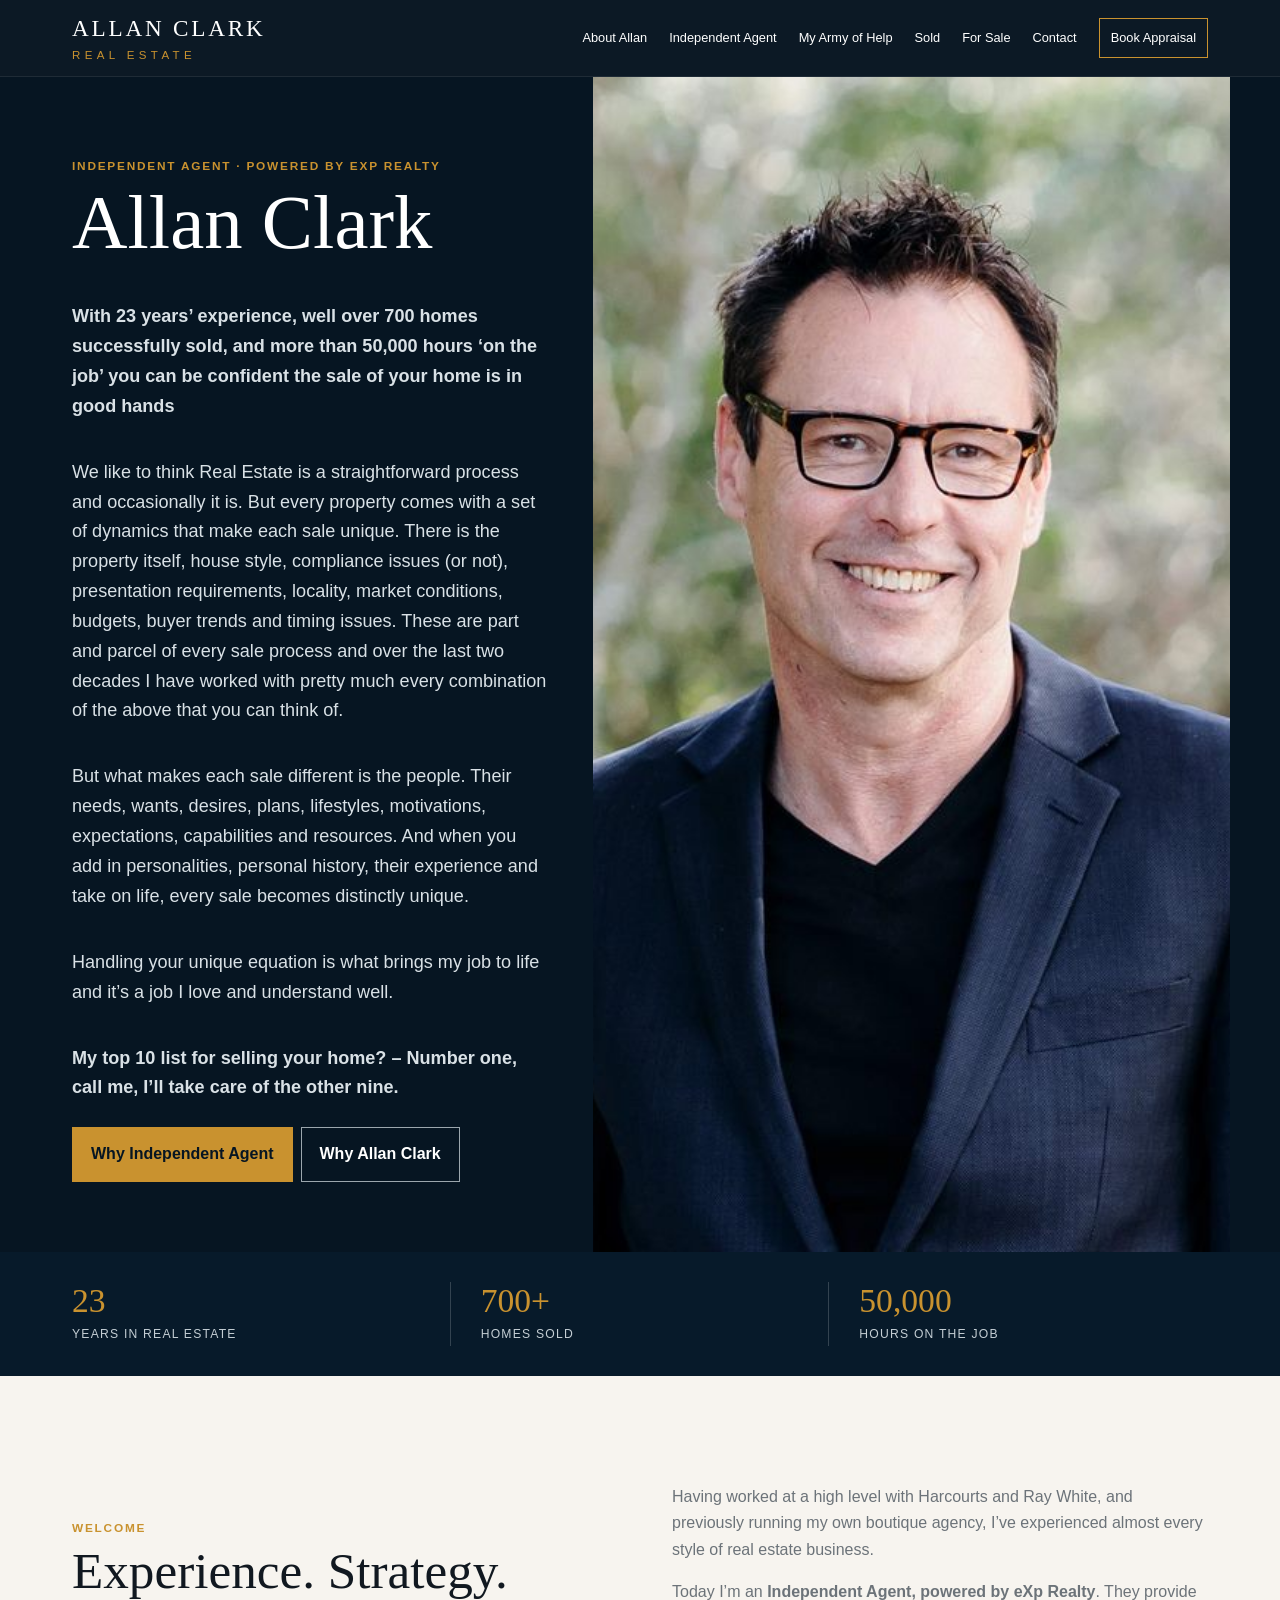
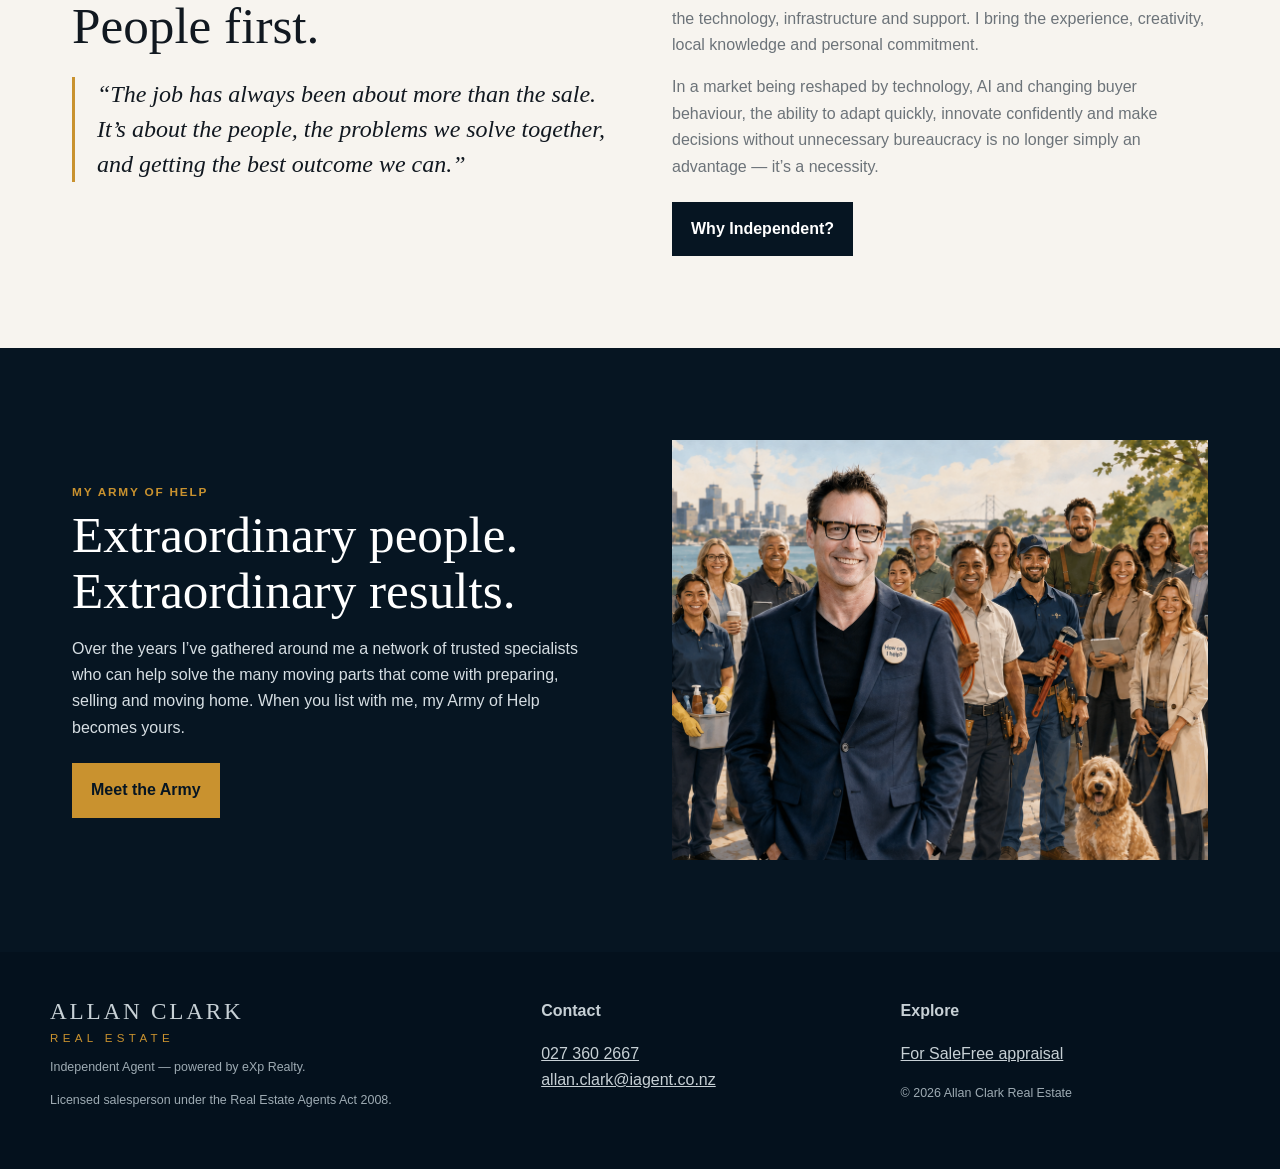
==== commit d732118c: "Add Book Appraisal header button linking directly to enquiry form" ====
--- a/index.html
+++ b/index.html
@@ -1 +1 @@
-<!doctype html><html lang="en-NZ"><head><meta charset="utf-8"><meta name="viewport" content="width=device-width,initial-scale=1"><title>Auckland Real Estate Agent | Allan Clark Real Estate</title><meta name="description" content="Allan Clark — Independent Agent powered by eXp Realty. 23 years experience, 700+ homes sold."><link rel="stylesheet" href="assets/site.css"></head><body><header class="site-header"><div class="nav-wrap"><a class="brand" href="index.html"><strong>ALLAN CLARK</strong><span>REAL ESTATE</span></a><button class="menu">Menu</button><nav class="nav"><a href="about.html">About Allan</a><a href="independent.html">Independent Agent</a><a href="army.html">My Army of Help</a><a href="sold.html">Sold</a><a href="for-sale.html">For Sale</a><a href="contact.html">Contact</a></nav></div></header><main><section class="hero"><div class="hero-grid"><div class="hero-copy"><div class="kicker">Independent Agent · Powered by eXp Realty</div><h1>Allan Clark</h1><p><strong>With 23 years’ experience, well over 700 homes successfully sold, and more than 50,000 hours ‘on the job’ you can be confident the sale of your home is in good hands</strong></p><p>We like to think Real Estate is a straightforward process and occasionally it is. But every property comes with a set of dynamics that make each sale unique. There is the property itself, house style, compliance issues (or not), presentation requirements, locality, market conditions, budgets, buyer trends and timing issues. These are part and parcel of every sale process and over the last two decades I have worked with pretty much every combination of the above that you can think of.</p><p>But what makes each sale different is the people. Their needs, wants, desires, plans, lifestyles, motivations, expectations, capabilities and resources. And when you add in personalities, personal history, their experience and take on life, every sale becomes distinctly unique.</p><p>Handling your unique equation is what brings my job to life and it’s a job I love and understand well.</p><p><strong>My top 10 list for selling your home? – Number one, call me, I’ll take care of the other nine.</strong></p><div><a class="btn" href="independent.html">Why Independent Agent</a><a class="btn alt" href="about.html">Why Allan Clark</a></div></div><div class="hero-photo"><img src="assets/allan-headshot.jpg" alt="Allan Clark"></div></div></section><section class="stats"><div class="stats-grid"><div class="stat"><b>23</b><span>Years in real estate</span></div><div class="stat"><b>700+</b><span>Homes sold</span></div><div class="stat"><b>50,000</b><span>Hours on the job</span></div></div></section><section class="section two"><div><div class="kicker">Welcome</div><h2>Experience. Strategy. People first.</h2><p class="quote">“The job has always been about more than the sale. It’s about the people, the problems we solve together, and getting the best outcome we can.”</p></div><div class="prose"><p>Having worked at a high level with Harcourts and Ray White, and previously running my own boutique agency, I’ve experienced almost every style of real estate business.</p><p>Today I’m an <strong>Independent Agent, powered by eXp Realty</strong>. They provide the technology, infrastructure and support. I bring the experience, creativity, local knowledge and personal commitment.</p><p>In a market being reshaped by technology, AI and changing buyer behaviour, the ability to adapt quickly, innovate confidently and make decisions without unnecessary bureaucracy is no longer simply an advantage — it’s a necessity.</p><a class="btn dark" href="independent.html">Why Independent?</a></div></section><section class="band"><div class="section two"><div><div class="kicker">My Army of Help</div><h2>Extraordinary people. Extraordinary results.</h2><p>Over the years I’ve gathered around me a network of trusted specialists who can help solve the many moving parts that come with preparing, selling and moving home. When you list with me, my Army of Help becomes yours.</p><a class="btn" href="army.html">Meet the Army</a></div><div class="image-frame army-home-image"><img src="assets/army-of-help-team.png" alt="Allan Clark with his Army of Help"></div></div></section></main><footer><div class="footer-grid"><div><a class="brand" href="index.html"><strong>ALLAN CLARK</strong><span>REAL ESTATE</span></a><p class="small">Independent Agent — powered by eXp Realty.</p><p class="small">Licensed salesperson under the Real Estate Agents Act 2008.</p></div><div><strong>Contact</strong><p><a href="tel:0273602667">027 360 2667</a><br><a href="mailto:allan.clark@iagent.co.nz">allan.clark@iagent.co.nz</a></p></div><div><strong>Explore</strong><p><a href="for-sale.html">For Sale</a><a href="contact.html">Free appraisal</a></p><p class="small">© <span data-year></span> Allan Clark Real Estate</p></div></div></footer><script src="assets/site.js"></script></body></html>+<!doctype html><html lang="en-NZ"><head><meta charset="utf-8"><meta name="viewport" content="width=device-width,initial-scale=1"><title>Auckland Real Estate Agent | Allan Clark Real Estate</title><meta name="description" content="Allan Clark — Independent Agent powered by eXp Realty. 23 years experience, 700+ homes sold."><link rel="stylesheet" href="assets/site.css"></head><body><header class="site-header"><div class="nav-wrap"><a class="brand" href="index.html"><strong>ALLAN CLARK</strong><span>REAL ESTATE</span></a><button class="menu">Menu</button><nav class="nav"><a href="about.html">About Allan</a><a href="independent.html">Independent Agent</a><a href="army.html">My Army of Help</a><a href="sold.html">Sold</a><a href="for-sale.html">For Sale</a><a href="contact.html">Contact</a><a class="nav-cta" href="contact.html#appraisal-form">Book Appraisal</a></nav></div></header><main><section class="hero"><div class="hero-grid"><div class="hero-copy"><div class="kicker">Independent Agent · Powered by eXp Realty</div><h1>Allan Clark</h1><p><strong>With 23 years’ experience, well over 700 homes successfully sold, and more than 50,000 hours ‘on the job’ you can be confident the sale of your home is in good hands</strong></p><p>We like to think Real Estate is a straightforward process and occasionally it is. But every property comes with a set of dynamics that make each sale unique. There is the property itself, house style, compliance issues (or not), presentation requirements, locality, market conditions, budgets, buyer trends and timing issues. These are part and parcel of every sale process and over the last two decades I have worked with pretty much every combination of the above that you can think of.</p><p>But what makes each sale different is the people. Their needs, wants, desires, plans, lifestyles, motivations, expectations, capabilities and resources. And when you add in personalities, personal history, their experience and take on life, every sale becomes distinctly unique.</p><p>Handling your unique equation is what brings my job to life and it’s a job I love and understand well.</p><p><strong>My top 10 list for selling your home? – Number one, call me, I’ll take care of the other nine.</strong></p><div><a class="btn" href="independent.html">Why Independent Agent</a><a class="btn alt" href="about.html">Why Allan Clark</a></div></div><div class="hero-photo"><img src="assets/allan-headshot.jpg" alt="Allan Clark"></div></div></section><section class="stats"><div class="stats-grid"><div class="stat"><b>23</b><span>Years in real estate</span></div><div class="stat"><b>700+</b><span>Homes sold</span></div><div class="stat"><b>50,000</b><span>Hours on the job</span></div></div></section><section class="section two"><div><div class="kicker">Welcome</div><h2>Experience. Strategy. People first.</h2><p class="quote">“The job has always been about more than the sale. It’s about the people, the problems we solve together, and getting the best outcome we can.”</p></div><div class="prose"><p>Having worked at a high level with Harcourts and Ray White, and previously running my own boutique agency, I’ve experienced almost every style of real estate business.</p><p>Today I’m an <strong>Independent Agent, powered by eXp Realty</strong>. They provide the technology, infrastructure and support. I bring the experience, creativity, local knowledge and personal commitment.</p><p>In a market being reshaped by technology, AI and changing buyer behaviour, the ability to adapt quickly, innovate confidently and make decisions without unnecessary bureaucracy is no longer simply an advantage — it’s a necessity.</p><a class="btn dark" href="independent.html">Why Independent?</a></div></section><section class="band"><div class="section two"><div><div class="kicker">My Army of Help</div><h2>Extraordinary people. Extraordinary results.</h2><p>Over the years I’ve gathered around me a network of trusted specialists who can help solve the many moving parts that come with preparing, selling and moving home. When you list with me, my Army of Help becomes yours.</p><a class="btn" href="army.html">Meet the Army</a></div><div class="image-frame army-home-image"><img src="assets/army-of-help-team.png" alt="Allan Clark with his Army of Help"></div></div></section></main><footer><div class="footer-grid"><div><a class="brand" href="index.html"><strong>ALLAN CLARK</strong><span>REAL ESTATE</span></a><p class="small">Independent Agent — powered by eXp Realty.</p><p class="small">Licensed salesperson under the Real Estate Agents Act 2008.</p></div><div><strong>Contact</strong><p><a href="tel:0273602667">027 360 2667</a><br><a href="mailto:allan.clark@iagent.co.nz">allan.clark@iagent.co.nz</a></p></div><div><strong>Explore</strong><p><a href="for-sale.html">For Sale</a><a href="contact.html">Free appraisal</a></p><p class="small">© <span data-year></span> Allan Clark Real Estate</p></div></div></footer><script src="assets/site.js"></script></body></html>
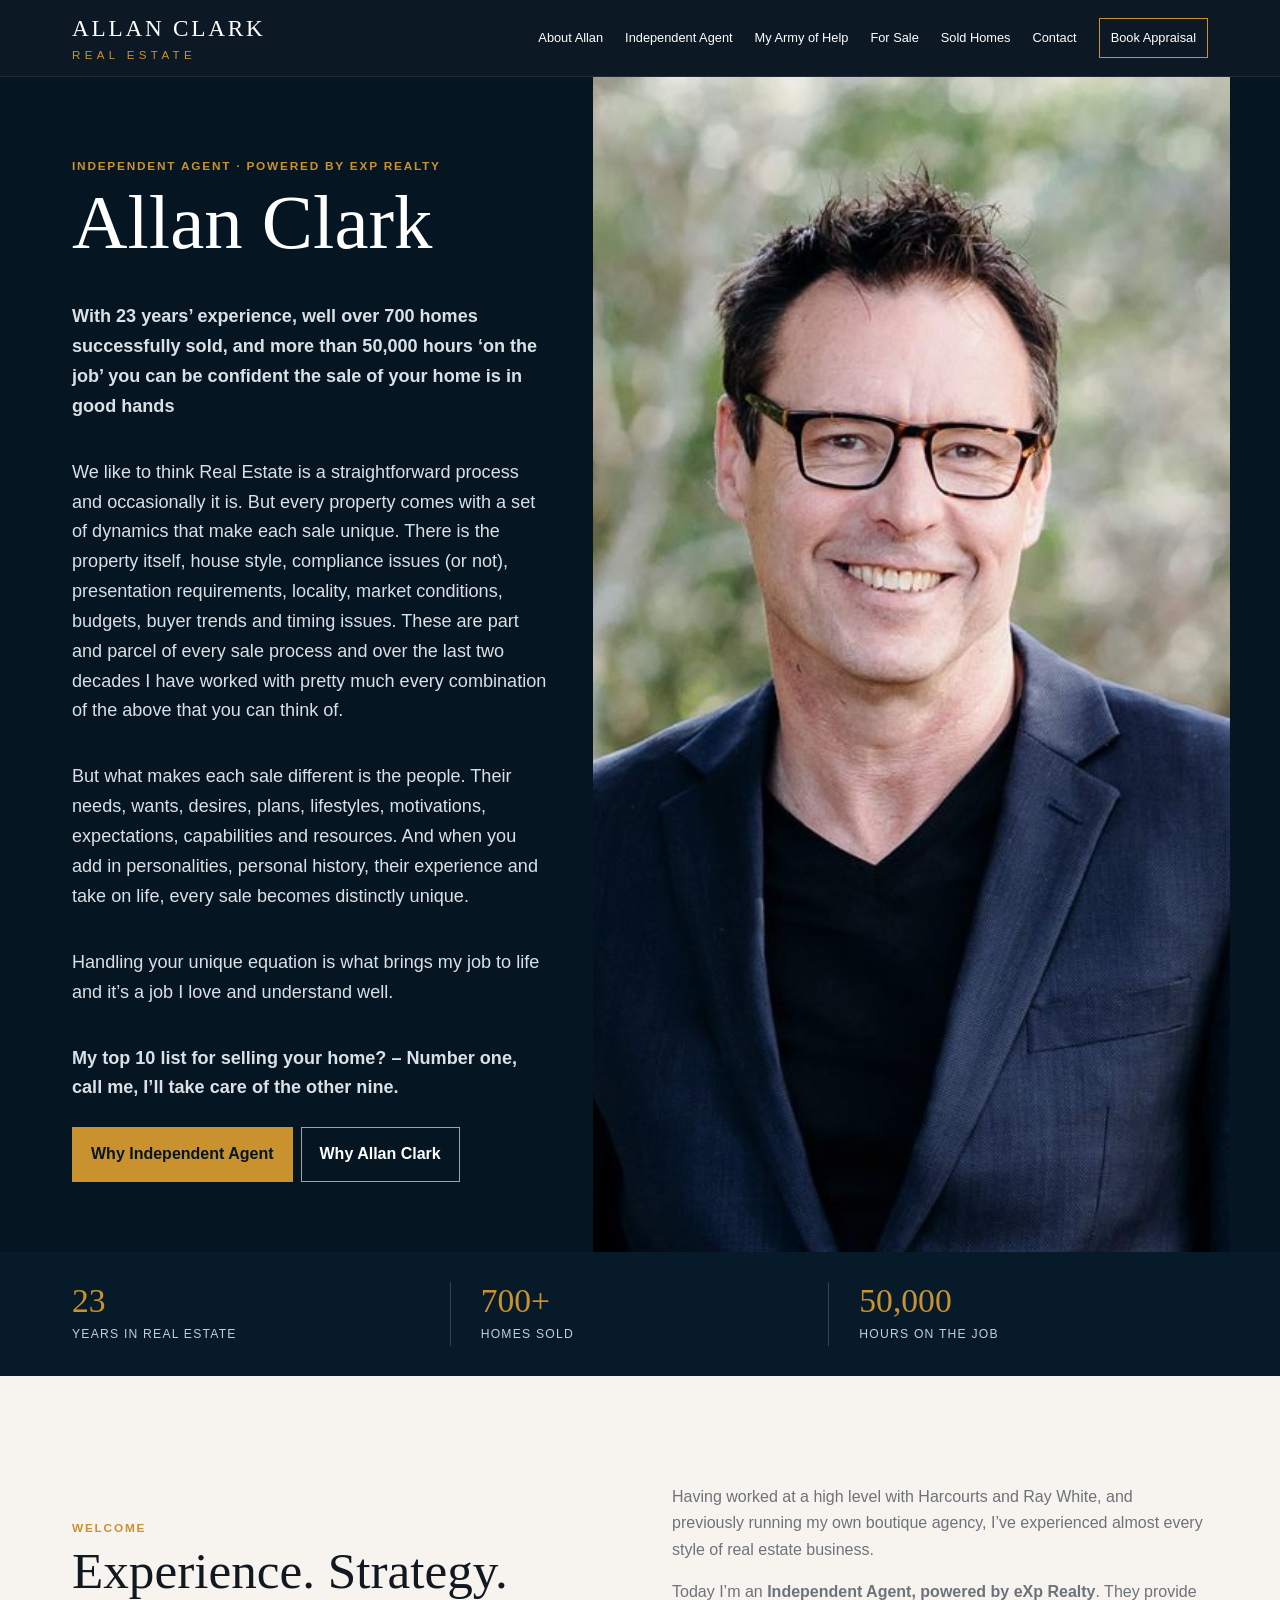
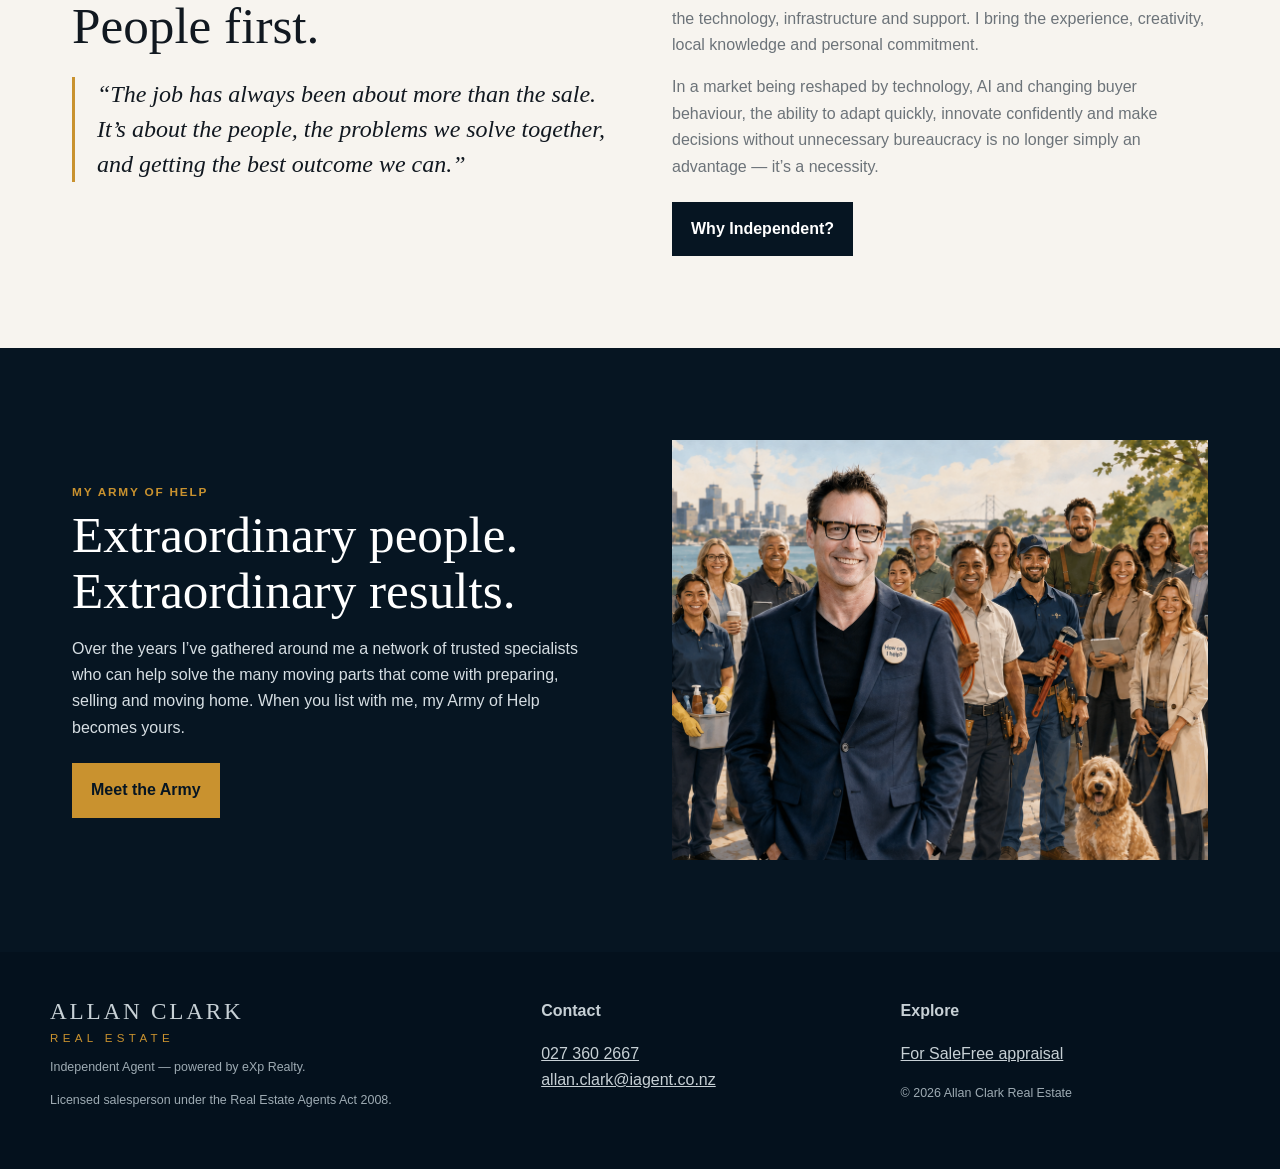
==== commit c25e3490: "Place For Sale between Army of Help and Sold Homes" ====
--- a/index.html
+++ b/index.html
@@ -1 +1 @@
-<!doctype html><html lang="en-NZ"><head><meta charset="utf-8"><meta name="viewport" content="width=device-width,initial-scale=1"><title>Auckland Real Estate Agent | Allan Clark Real Estate</title><meta name="description" content="Allan Clark — Independent Agent powered by eXp Realty. 23 years experience, 700+ homes sold."><link rel="stylesheet" href="assets/site.css"></head><body><header class="site-header"><div class="nav-wrap"><a class="brand" href="index.html"><strong>ALLAN CLARK</strong><span>REAL ESTATE</span></a><button class="menu">Menu</button><nav class="nav"><a href="about.html">About Allan</a><a href="independent.html">Independent Agent</a><a href="army.html">My Army of Help</a><a href="sold.html">Sold</a><a href="for-sale.html">For Sale</a><a href="contact.html">Contact</a><a class="nav-cta" href="contact.html#appraisal-form">Book Appraisal</a></nav></div></header><main><section class="hero"><div class="hero-grid"><div class="hero-copy"><div class="kicker">Independent Agent · Powered by eXp Realty</div><h1>Allan Clark</h1><p><strong>With 23 years’ experience, well over 700 homes successfully sold, and more than 50,000 hours ‘on the job’ you can be confident the sale of your home is in good hands</strong></p><p>We like to think Real Estate is a straightforward process and occasionally it is. But every property comes with a set of dynamics that make each sale unique. There is the property itself, house style, compliance issues (or not), presentation requirements, locality, market conditions, budgets, buyer trends and timing issues. These are part and parcel of every sale process and over the last two decades I have worked with pretty much every combination of the above that you can think of.</p><p>But what makes each sale different is the people. Their needs, wants, desires, plans, lifestyles, motivations, expectations, capabilities and resources. And when you add in personalities, personal history, their experience and take on life, every sale becomes distinctly unique.</p><p>Handling your unique equation is what brings my job to life and it’s a job I love and understand well.</p><p><strong>My top 10 list for selling your home? – Number one, call me, I’ll take care of the other nine.</strong></p><div><a class="btn" href="independent.html">Why Independent Agent</a><a class="btn alt" href="about.html">Why Allan Clark</a></div></div><div class="hero-photo"><img src="assets/allan-headshot.jpg" alt="Allan Clark"></div></div></section><section class="stats"><div class="stats-grid"><div class="stat"><b>23</b><span>Years in real estate</span></div><div class="stat"><b>700+</b><span>Homes sold</span></div><div class="stat"><b>50,000</b><span>Hours on the job</span></div></div></section><section class="section two"><div><div class="kicker">Welcome</div><h2>Experience. Strategy. People first.</h2><p class="quote">“The job has always been about more than the sale. It’s about the people, the problems we solve together, and getting the best outcome we can.”</p></div><div class="prose"><p>Having worked at a high level with Harcourts and Ray White, and previously running my own boutique agency, I’ve experienced almost every style of real estate business.</p><p>Today I’m an <strong>Independent Agent, powered by eXp Realty</strong>. They provide the technology, infrastructure and support. I bring the experience, creativity, local knowledge and personal commitment.</p><p>In a market being reshaped by technology, AI and changing buyer behaviour, the ability to adapt quickly, innovate confidently and make decisions without unnecessary bureaucracy is no longer simply an advantage — it’s a necessity.</p><a class="btn dark" href="independent.html">Why Independent?</a></div></section><section class="band"><div class="section two"><div><div class="kicker">My Army of Help</div><h2>Extraordinary people. Extraordinary results.</h2><p>Over the years I’ve gathered around me a network of trusted specialists who can help solve the many moving parts that come with preparing, selling and moving home. When you list with me, my Army of Help becomes yours.</p><a class="btn" href="army.html">Meet the Army</a></div><div class="image-frame army-home-image"><img src="assets/army-of-help-team.png" alt="Allan Clark with his Army of Help"></div></div></section></main><footer><div class="footer-grid"><div><a class="brand" href="index.html"><strong>ALLAN CLARK</strong><span>REAL ESTATE</span></a><p class="small">Independent Agent — powered by eXp Realty.</p><p class="small">Licensed salesperson under the Real Estate Agents Act 2008.</p></div><div><strong>Contact</strong><p><a href="tel:0273602667">027 360 2667</a><br><a href="mailto:allan.clark@iagent.co.nz">allan.clark@iagent.co.nz</a></p></div><div><strong>Explore</strong><p><a href="for-sale.html">For Sale</a><a href="contact.html">Free appraisal</a></p><p class="small">© <span data-year></span> Allan Clark Real Estate</p></div></div></footer><script src="assets/site.js"></script></body></html>+<!doctype html><html lang="en-NZ"><head><meta charset="utf-8"><meta name="viewport" content="width=device-width,initial-scale=1"><title>Auckland Real Estate Agent | Allan Clark Real Estate</title><meta name="description" content="Allan Clark — Independent Agent powered by eXp Realty. 23 years experience, 700+ homes sold."><link rel="stylesheet" href="assets/site.css"></head><body><header class="site-header"><div class="nav-wrap"><a class="brand" href="index.html"><strong>ALLAN CLARK</strong><span>REAL ESTATE</span></a><button class="menu">Menu</button><nav class="nav"><a href="about.html">About Allan</a><a href="independent.html">Independent Agent</a><a href="army.html">My Army of Help</a><a href="for-sale.html">For Sale</a><a href="sold.html">Sold Homes</a><a href="contact.html">Contact</a><a class="nav-cta" href="contact.html#appraisal-form">Book Appraisal</a></nav></div></header><main><section class="hero"><div class="hero-grid"><div class="hero-copy"><div class="kicker">Independent Agent · Powered by eXp Realty</div><h1>Allan Clark</h1><p><strong>With 23 years’ experience, well over 700 homes successfully sold, and more than 50,000 hours ‘on the job’ you can be confident the sale of your home is in good hands</strong></p><p>We like to think Real Estate is a straightforward process and occasionally it is. But every property comes with a set of dynamics that make each sale unique. There is the property itself, house style, compliance issues (or not), presentation requirements, locality, market conditions, budgets, buyer trends and timing issues. These are part and parcel of every sale process and over the last two decades I have worked with pretty much every combination of the above that you can think of.</p><p>But what makes each sale different is the people. Their needs, wants, desires, plans, lifestyles, motivations, expectations, capabilities and resources. And when you add in personalities, personal history, their experience and take on life, every sale becomes distinctly unique.</p><p>Handling your unique equation is what brings my job to life and it’s a job I love and understand well.</p><p><strong>My top 10 list for selling your home? – Number one, call me, I’ll take care of the other nine.</strong></p><div><a class="btn" href="independent.html">Why Independent Agent</a><a class="btn alt" href="about.html">Why Allan Clark</a></div></div><div class="hero-photo"><img src="assets/allan-headshot.jpg" alt="Allan Clark"></div></div></section><section class="stats"><div class="stats-grid"><div class="stat"><b>23</b><span>Years in real estate</span></div><div class="stat"><b>700+</b><span>Homes sold</span></div><div class="stat"><b>50,000</b><span>Hours on the job</span></div></div></section><section class="section two"><div><div class="kicker">Welcome</div><h2>Experience. Strategy. People first.</h2><p class="quote">“The job has always been about more than the sale. It’s about the people, the problems we solve together, and getting the best outcome we can.”</p></div><div class="prose"><p>Having worked at a high level with Harcourts and Ray White, and previously running my own boutique agency, I’ve experienced almost every style of real estate business.</p><p>Today I’m an <strong>Independent Agent, powered by eXp Realty</strong>. They provide the technology, infrastructure and support. I bring the experience, creativity, local knowledge and personal commitment.</p><p>In a market being reshaped by technology, AI and changing buyer behaviour, the ability to adapt quickly, innovate confidently and make decisions without unnecessary bureaucracy is no longer simply an advantage — it’s a necessity.</p><a class="btn dark" href="independent.html">Why Independent?</a></div></section><section class="band"><div class="section two"><div><div class="kicker">My Army of Help</div><h2>Extraordinary people. Extraordinary results.</h2><p>Over the years I’ve gathered around me a network of trusted specialists who can help solve the many moving parts that come with preparing, selling and moving home. When you list with me, my Army of Help becomes yours.</p><a class="btn" href="army.html">Meet the Army</a></div><div class="image-frame army-home-image"><img src="assets/army-of-help-team.png" alt="Allan Clark with his Army of Help"></div></div></section></main><footer><div class="footer-grid"><div><a class="brand" href="index.html"><strong>ALLAN CLARK</strong><span>REAL ESTATE</span></a><p class="small">Independent Agent — powered by eXp Realty.</p><p class="small">Licensed salesperson under the Real Estate Agents Act 2008.</p></div><div><strong>Contact</strong><p><a href="tel:0273602667">027 360 2667</a><br><a href="mailto:allan.clark@iagent.co.nz">allan.clark@iagent.co.nz</a></p></div><div><strong>Explore</strong><p><a href="for-sale.html">For Sale</a><a href="contact.html">Free appraisal</a></p><p class="small">© <span data-year></span> Allan Clark Real Estate</p></div></div></footer><script src="assets/site.js"></script></body></html>
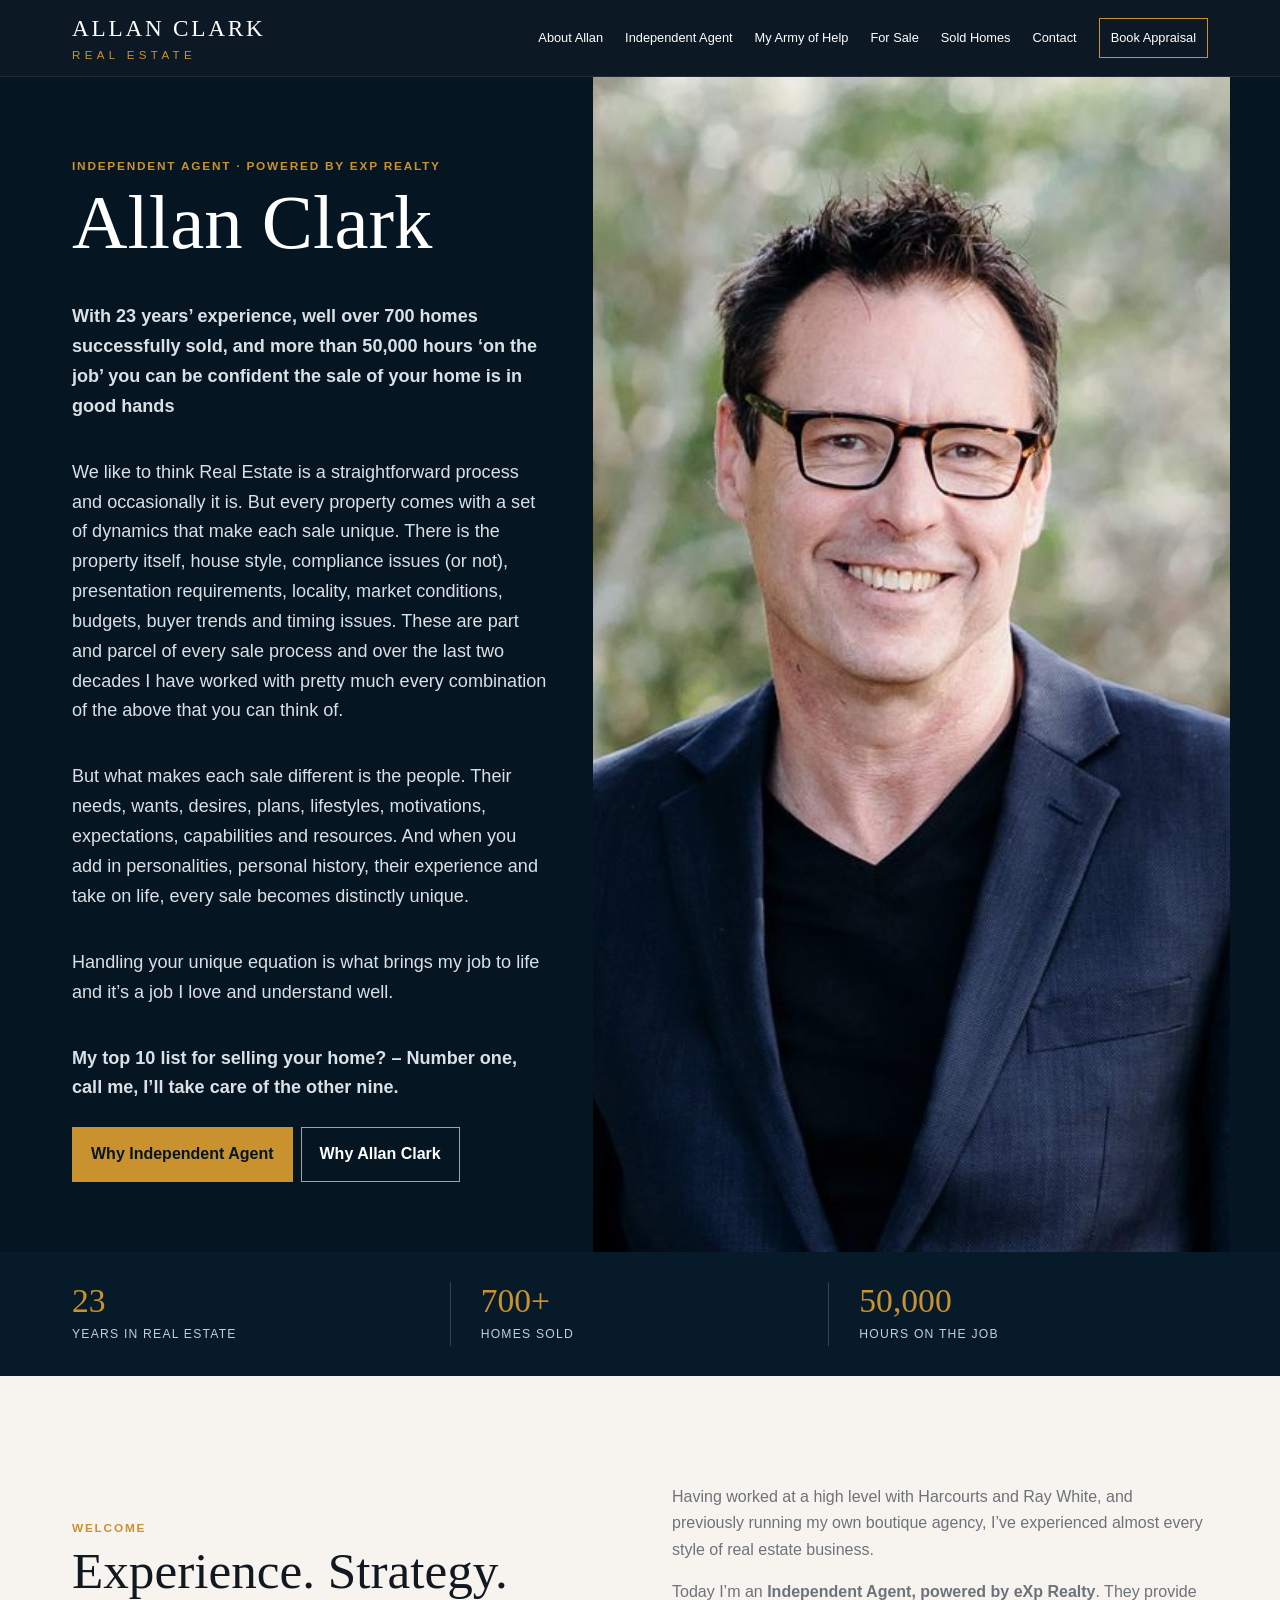
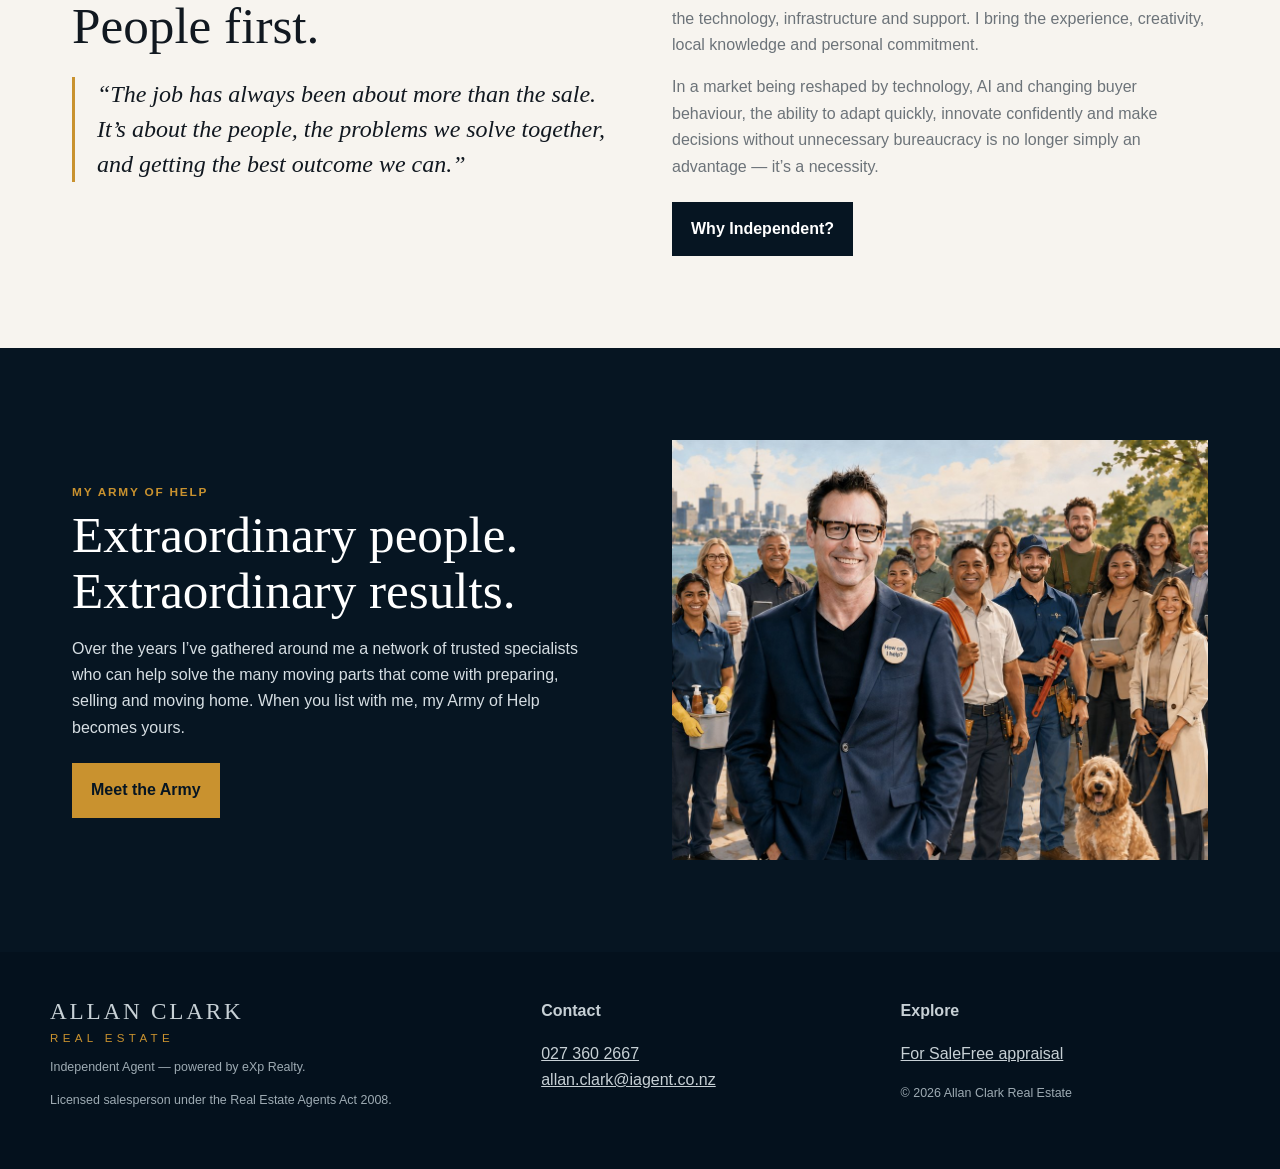
==== commit 8da57a8c: "Use newly uploaded Army of Help image on homepage" ====
--- a/index.html
+++ b/index.html
@@ -1 +1 @@
-<!doctype html><html lang="en-NZ"><head><meta charset="utf-8"><meta name="viewport" content="width=device-width,initial-scale=1"><title>Auckland Real Estate Agent | Allan Clark Real Estate</title><meta name="description" content="Allan Clark — Independent Agent powered by eXp Realty. 23 years experience, 700+ homes sold."><link rel="stylesheet" href="assets/site.css"></head><body><header class="site-header"><div class="nav-wrap"><a class="brand" href="index.html"><strong>ALLAN CLARK</strong><span>REAL ESTATE</span></a><button class="menu">Menu</button><nav class="nav"><a href="about.html">About Allan</a><a href="independent.html">Independent Agent</a><a href="army.html">My Army of Help</a><a href="for-sale.html">For Sale</a><a href="sold.html">Sold Homes</a><a href="contact.html">Contact</a><a class="nav-cta" href="contact.html#appraisal-form">Book Appraisal</a></nav></div></header><main><section class="hero"><div class="hero-grid"><div class="hero-copy"><div class="kicker">Independent Agent · Powered by eXp Realty</div><h1>Allan Clark</h1><p><strong>With 23 years’ experience, well over 700 homes successfully sold, and more than 50,000 hours ‘on the job’ you can be confident the sale of your home is in good hands</strong></p><p>We like to think Real Estate is a straightforward process and occasionally it is. But every property comes with a set of dynamics that make each sale unique. There is the property itself, house style, compliance issues (or not), presentation requirements, locality, market conditions, budgets, buyer trends and timing issues. These are part and parcel of every sale process and over the last two decades I have worked with pretty much every combination of the above that you can think of.</p><p>But what makes each sale different is the people. Their needs, wants, desires, plans, lifestyles, motivations, expectations, capabilities and resources. And when you add in personalities, personal history, their experience and take on life, every sale becomes distinctly unique.</p><p>Handling your unique equation is what brings my job to life and it’s a job I love and understand well.</p><p><strong>My top 10 list for selling your home? – Number one, call me, I’ll take care of the other nine.</strong></p><div><a class="btn" href="independent.html">Why Independent Agent</a><a class="btn alt" href="about.html">Why Allan Clark</a></div></div><div class="hero-photo"><img src="assets/allan-headshot.jpg" alt="Allan Clark"></div></div></section><section class="stats"><div class="stats-grid"><div class="stat"><b>23</b><span>Years in real estate</span></div><div class="stat"><b>700+</b><span>Homes sold</span></div><div class="stat"><b>50,000</b><span>Hours on the job</span></div></div></section><section class="section two"><div><div class="kicker">Welcome</div><h2>Experience. Strategy. People first.</h2><p class="quote">“The job has always been about more than the sale. It’s about the people, the problems we solve together, and getting the best outcome we can.”</p></div><div class="prose"><p>Having worked at a high level with Harcourts and Ray White, and previously running my own boutique agency, I’ve experienced almost every style of real estate business.</p><p>Today I’m an <strong>Independent Agent, powered by eXp Realty</strong>. They provide the technology, infrastructure and support. I bring the experience, creativity, local knowledge and personal commitment.</p><p>In a market being reshaped by technology, AI and changing buyer behaviour, the ability to adapt quickly, innovate confidently and make decisions without unnecessary bureaucracy is no longer simply an advantage — it’s a necessity.</p><a class="btn dark" href="independent.html">Why Independent?</a></div></section><section class="band"><div class="section two"><div><div class="kicker">My Army of Help</div><h2>Extraordinary people. Extraordinary results.</h2><p>Over the years I’ve gathered around me a network of trusted specialists who can help solve the many moving parts that come with preparing, selling and moving home. When you list with me, my Army of Help becomes yours.</p><a class="btn" href="army.html">Meet the Army</a></div><div class="image-frame army-home-image"><img src="assets/army-of-help-team.png" alt="Allan Clark with his Army of Help"></div></div></section></main><footer><div class="footer-grid"><div><a class="brand" href="index.html"><strong>ALLAN CLARK</strong><span>REAL ESTATE</span></a><p class="small">Independent Agent — powered by eXp Realty.</p><p class="small">Licensed salesperson under the Real Estate Agents Act 2008.</p></div><div><strong>Contact</strong><p><a href="tel:0273602667">027 360 2667</a><br><a href="mailto:allan.clark@iagent.co.nz">allan.clark@iagent.co.nz</a></p></div><div><strong>Explore</strong><p><a href="for-sale.html">For Sale</a><a href="contact.html">Free appraisal</a></p><p class="small">© <span data-year></span> Allan Clark Real Estate</p></div></div></footer><script src="assets/site.js"></script></body></html>+<!doctype html><html lang="en-NZ"><head><meta charset="utf-8"><meta name="viewport" content="width=device-width,initial-scale=1"><title>Auckland Real Estate Agent | Allan Clark Real Estate</title><meta name="description" content="Allan Clark — Independent Agent powered by eXp Realty. 23 years experience, 700+ homes sold."><link rel="stylesheet" href="assets/site.css"></head><body><header class="site-header"><div class="nav-wrap"><a class="brand" href="index.html"><strong>ALLAN CLARK</strong><span>REAL ESTATE</span></a><button class="menu">Menu</button><nav class="nav"><a href="about.html">About Allan</a><a href="independent.html">Independent Agent</a><a href="army.html">My Army of Help</a><a href="for-sale.html">For Sale</a><a href="sold.html">Sold Homes</a><a href="contact.html">Contact</a><a class="nav-cta" href="contact.html#appraisal-form">Book Appraisal</a></nav></div></header><main><section class="hero"><div class="hero-grid"><div class="hero-copy"><div class="kicker">Independent Agent · Powered by eXp Realty</div><h1>Allan Clark</h1><p><strong>With 23 years’ experience, well over 700 homes successfully sold, and more than 50,000 hours ‘on the job’ you can be confident the sale of your home is in good hands</strong></p><p>We like to think Real Estate is a straightforward process and occasionally it is. But every property comes with a set of dynamics that make each sale unique. There is the property itself, house style, compliance issues (or not), presentation requirements, locality, market conditions, budgets, buyer trends and timing issues. These are part and parcel of every sale process and over the last two decades I have worked with pretty much every combination of the above that you can think of.</p><p>But what makes each sale different is the people. Their needs, wants, desires, plans, lifestyles, motivations, expectations, capabilities and resources. And when you add in personalities, personal history, their experience and take on life, every sale becomes distinctly unique.</p><p>Handling your unique equation is what brings my job to life and it’s a job I love and understand well.</p><p><strong>My top 10 list for selling your home? – Number one, call me, I’ll take care of the other nine.</strong></p><div><a class="btn" href="independent.html">Why Independent Agent</a><a class="btn alt" href="about.html">Why Allan Clark</a></div></div><div class="hero-photo"><img src="assets/allan-headshot.jpg" alt="Allan Clark"></div></div></section><section class="stats"><div class="stats-grid"><div class="stat"><b>23</b><span>Years in real estate</span></div><div class="stat"><b>700+</b><span>Homes sold</span></div><div class="stat"><b>50,000</b><span>Hours on the job</span></div></div></section><section class="section two"><div><div class="kicker">Welcome</div><h2>Experience. Strategy. People first.</h2><p class="quote">“The job has always been about more than the sale. It’s about the people, the problems we solve together, and getting the best outcome we can.”</p></div><div class="prose"><p>Having worked at a high level with Harcourts and Ray White, and previously running my own boutique agency, I’ve experienced almost every style of real estate business.</p><p>Today I’m an <strong>Independent Agent, powered by eXp Realty</strong>. They provide the technology, infrastructure and support. I bring the experience, creativity, local knowledge and personal commitment.</p><p>In a market being reshaped by technology, AI and changing buyer behaviour, the ability to adapt quickly, innovate confidently and make decisions without unnecessary bureaucracy is no longer simply an advantage — it’s a necessity.</p><a class="btn dark" href="independent.html">Why Independent?</a></div></section><section class="band"><div class="section two"><div><div class="kicker">My Army of Help</div><h2>Extraordinary people. Extraordinary results.</h2><p>Over the years I’ve gathered around me a network of trusted specialists who can help solve the many moving parts that come with preparing, selling and moving home. When you list with me, my Army of Help becomes yours.</p><a class="btn" href="army.html">Meet the Army</a></div><div class="image-frame army-home-image"><img src="assets/army-of-help-home-new.jpg" alt="Allan Clark with his Army of Help network of trusted professionals"></div></div></section></main><footer><div class="footer-grid"><div><a class="brand" href="index.html"><strong>ALLAN CLARK</strong><span>REAL ESTATE</span></a><p class="small">Independent Agent — powered by eXp Realty.</p><p class="small">Licensed salesperson under the Real Estate Agents Act 2008.</p></div><div><strong>Contact</strong><p><a href="tel:0273602667">027 360 2667</a><br><a href="mailto:allan.clark@iagent.co.nz">allan.clark@iagent.co.nz</a></p></div><div><strong>Explore</strong><p><a href="for-sale.html">For Sale</a><a href="contact.html">Free appraisal</a></p><p class="small">© <span data-year></span> Allan Clark Real Estate</p></div></div></footer><script src="assets/site.js"></script></body></html>
--- a/assets/site.css
+++ b/assets/site.css
@@ -4,3 +4,31 @@
 /* Fill the homepage Army of Help image frame without exposing its grey background. */
 .army-home-image{height:420px;min-height:0;background:transparent}
 .army-home-image img{width:100%;height:100%;object-fit:cover;object-position:center}
+
+.property-grid{display:grid;grid-template-columns:repeat(3,minmax(0,1fr));gap:22px}.property-card{background:white;border:1px solid var(--line);overflow:hidden}.property-card a{text-decoration:none;display:block;height:100%}.property-card img{width:100%;height:235px;object-fit:cover}.property-card-body{padding:20px}.property-card h3{font-size:1.3rem;margin:0 0 10px}.property-price{font-weight:700;color:var(--navy)}.property-card-body span{color:#805916;font-weight:700}@media(max-width:860px){.property-grid{grid-template-columns:1fr}}
+
+.property-photo-placeholder{height:235px;display:grid;place-items:center;background:linear-gradient(135deg,#10273b,#29475c);color:#e4c18b;font-family:Georgia,serif;font-size:1.55rem;letter-spacing:.06em}
+
+
+/* Independent Agent philosophy — retains the source document's hierarchy and section rhythm. */
+.independent-manifesto{background:#fff;border-top:1px solid var(--line)}
+.independent-intro{text-align:center;padding-top:85px;padding-bottom:90px}
+.independent-intro h2{color:var(--navy);margin:12px 0 5px}
+.independent-pronunciation{color:var(--muted);font-size:.98rem;margin:0 auto 42px}
+.independent-pronunciation span{display:block;font-style:italic}
+.independent-intro h3{font-size:clamp(1.7rem,3vw,2.35rem);color:#93671f;margin-bottom:24px}
+.independent-intro>p:not(.independent-pronunciation){max-width:670px;margin:15px auto;font-size:1.08rem}
+.independent-intro .independent-declaration{font-family:Georgia,serif;font-size:1.4rem!important;color:var(--navy);margin-top:32px!important}
+.independent-standards{padding-top:76px}
+.independent-section-heading{text-align:center;max-width:740px;margin:0 auto 48px}
+.independent-section-heading h2{margin:12px 0 20px}
+.independent-section-heading p{color:var(--muted);font-size:1.08rem}
+.independent-panel{background:#eaeef0;padding:45px clamp(24px,7vw,95px);margin:0 auto 38px;max-width:1000px}
+.independent-panel>h2{text-align:center;font-size:clamp(2rem,3.5vw,3.1rem);color:var(--navy);margin:0 0 28px}
+.independent-value{padding:25px 0;border-bottom:1px solid #c8d0d4;max-width:780px;margin:auto}
+.independent-value:last-child{border-bottom:0}
+.independent-value h3{color:#99712f;font-size:1.6rem;margin:0 0 12px}
+.independent-value p{margin:0;font-size:1.04rem;line-height:1.75}
+.independent-panel-light{background:#fff;border:1px solid var(--line)}
+.independent-panel-light .independent-value{border-bottom-color:var(--line)}
+@media(max-width:650px){.independent-intro{padding-top:55px;padding-bottom:55px}.independent-standards{padding-top:55px}.independent-panel{padding:30px 24px}.independent-value{padding:21px 0}}
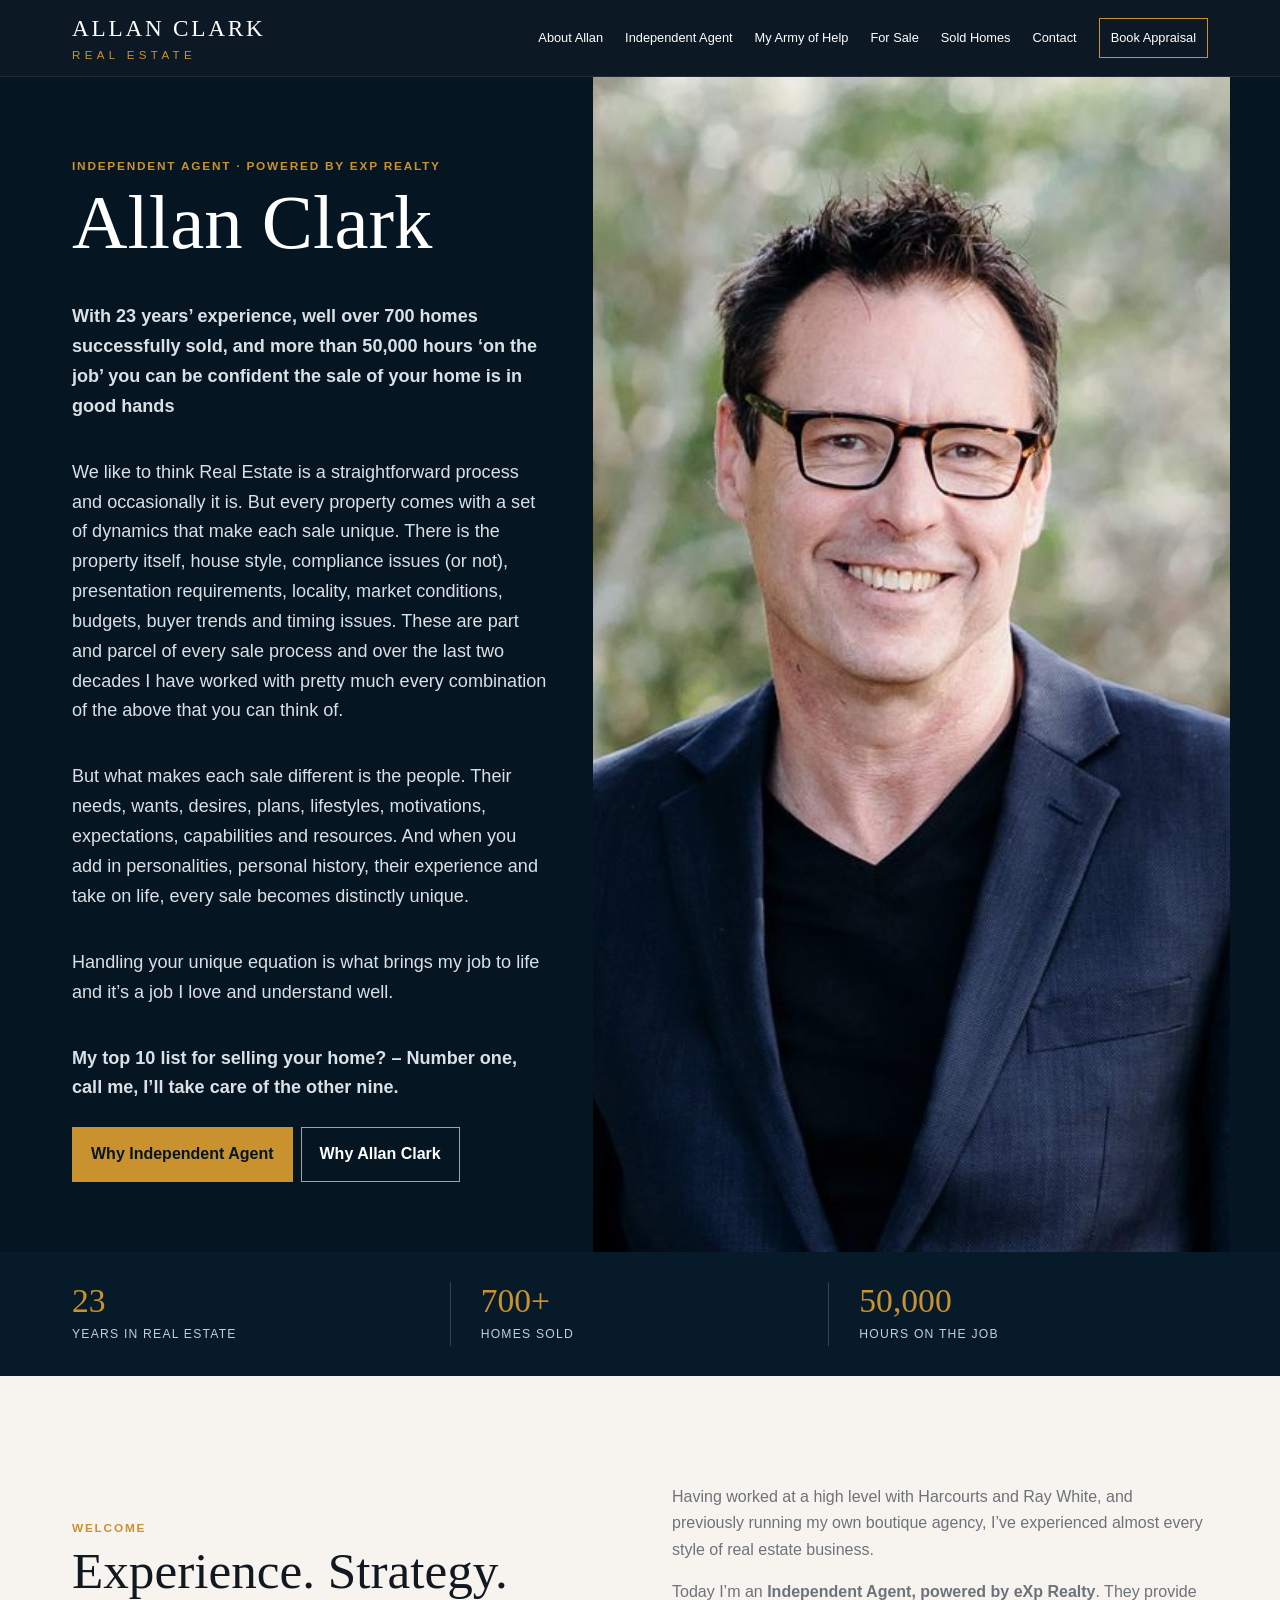
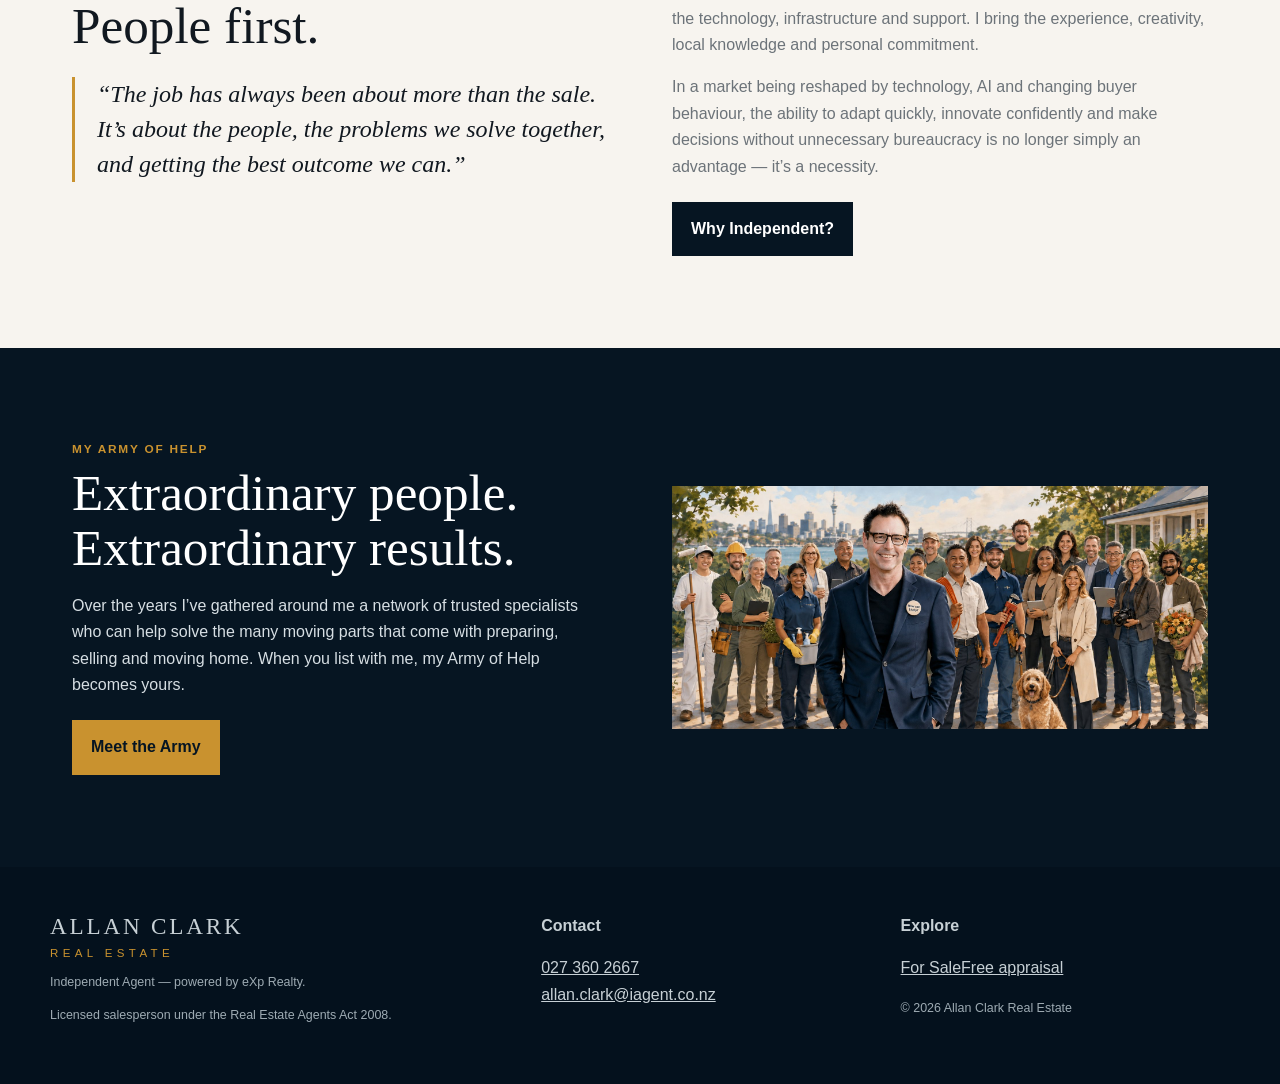
==== commit bbfb5b60: "Give Army of Help photo more width on homepage" ====
--- a/index.html
+++ b/index.html
@@ -1 +1 @@
-<!doctype html><html lang="en-NZ"><head><meta charset="utf-8"><meta name="viewport" content="width=device-width,initial-scale=1"><title>Auckland Real Estate Agent | Allan Clark Real Estate</title><meta name="description" content="Allan Clark — Independent Agent powered by eXp Realty. 23 years experience, 700+ homes sold."><link rel="stylesheet" href="assets/site.css"></head><body><header class="site-header"><div class="nav-wrap"><a class="brand" href="index.html"><strong>ALLAN CLARK</strong><span>REAL ESTATE</span></a><button class="menu">Menu</button><nav class="nav"><a href="about.html">About Allan</a><a href="independent.html">Independent Agent</a><a href="army.html">My Army of Help</a><a href="for-sale.html">For Sale</a><a href="sold.html">Sold Homes</a><a href="contact.html">Contact</a><a class="nav-cta" href="contact.html#appraisal-form">Book Appraisal</a></nav></div></header><main><section class="hero"><div class="hero-grid"><div class="hero-copy"><div class="kicker">Independent Agent · Powered by eXp Realty</div><h1>Allan Clark</h1><p><strong>With 23 years’ experience, well over 700 homes successfully sold, and more than 50,000 hours ‘on the job’ you can be confident the sale of your home is in good hands</strong></p><p>We like to think Real Estate is a straightforward process and occasionally it is. But every property comes with a set of dynamics that make each sale unique. There is the property itself, house style, compliance issues (or not), presentation requirements, locality, market conditions, budgets, buyer trends and timing issues. These are part and parcel of every sale process and over the last two decades I have worked with pretty much every combination of the above that you can think of.</p><p>But what makes each sale different is the people. Their needs, wants, desires, plans, lifestyles, motivations, expectations, capabilities and resources. And when you add in personalities, personal history, their experience and take on life, every sale becomes distinctly unique.</p><p>Handling your unique equation is what brings my job to life and it’s a job I love and understand well.</p><p><strong>My top 10 list for selling your home? – Number one, call me, I’ll take care of the other nine.</strong></p><div><a class="btn" href="independent.html">Why Independent Agent</a><a class="btn alt" href="about.html">Why Allan Clark</a></div></div><div class="hero-photo"><img src="assets/allan-headshot.jpg" alt="Allan Clark"></div></div></section><section class="stats"><div class="stats-grid"><div class="stat"><b>23</b><span>Years in real estate</span></div><div class="stat"><b>700+</b><span>Homes sold</span></div><div class="stat"><b>50,000</b><span>Hours on the job</span></div></div></section><section class="section two"><div><div class="kicker">Welcome</div><h2>Experience. Strategy. People first.</h2><p class="quote">“The job has always been about more than the sale. It’s about the people, the problems we solve together, and getting the best outcome we can.”</p></div><div class="prose"><p>Having worked at a high level with Harcourts and Ray White, and previously running my own boutique agency, I’ve experienced almost every style of real estate business.</p><p>Today I’m an <strong>Independent Agent, powered by eXp Realty</strong>. They provide the technology, infrastructure and support. I bring the experience, creativity, local knowledge and personal commitment.</p><p>In a market being reshaped by technology, AI and changing buyer behaviour, the ability to adapt quickly, innovate confidently and make decisions without unnecessary bureaucracy is no longer simply an advantage — it’s a necessity.</p><a class="btn dark" href="independent.html">Why Independent?</a></div></section><section class="band"><div class="section two"><div><div class="kicker">My Army of Help</div><h2>Extraordinary people. Extraordinary results.</h2><p>Over the years I’ve gathered around me a network of trusted specialists who can help solve the many moving parts that come with preparing, selling and moving home. When you list with me, my Army of Help becomes yours.</p><a class="btn" href="army.html">Meet the Army</a></div><div class="image-frame army-home-image"><img src="assets/army-of-help-home-new.jpg" alt="Allan Clark with his Army of Help network of trusted professionals"></div></div></section></main><footer><div class="footer-grid"><div><a class="brand" href="index.html"><strong>ALLAN CLARK</strong><span>REAL ESTATE</span></a><p class="small">Independent Agent — powered by eXp Realty.</p><p class="small">Licensed salesperson under the Real Estate Agents Act 2008.</p></div><div><strong>Contact</strong><p><a href="tel:0273602667">027 360 2667</a><br><a href="mailto:allan.clark@iagent.co.nz">allan.clark@iagent.co.nz</a></p></div><div><strong>Explore</strong><p><a href="for-sale.html">For Sale</a><a href="contact.html">Free appraisal</a></p><p class="small">© <span data-year></span> Allan Clark Real Estate</p></div></div></footer><script src="assets/site.js"></script></body></html>+<!doctype html><html lang="en-NZ"><head><meta charset="utf-8"><meta name="viewport" content="width=device-width,initial-scale=1"><title>Auckland Real Estate Agent | Allan Clark Real Estate</title><meta name="description" content="Allan Clark — Independent Agent powered by eXp Realty. 23 years experience, 700+ homes sold."><link rel="stylesheet" href="assets/site.css"></head><body><header class="site-header"><div class="nav-wrap"><a class="brand" href="index.html"><strong>ALLAN CLARK</strong><span>REAL ESTATE</span></a><button class="menu">Menu</button><nav class="nav"><a href="about.html">About Allan</a><a href="independent.html">Independent Agent</a><a href="army.html">My Army of Help</a><a href="for-sale.html">For Sale</a><a href="sold.html">Sold Homes</a><a href="contact.html">Contact</a><a class="nav-cta" href="contact.html#appraisal-form">Book Appraisal</a></nav></div></header><main><section class="hero"><div class="hero-grid"><div class="hero-copy"><div class="kicker">Independent Agent · Powered by eXp Realty</div><h1>Allan Clark</h1><p><strong>With 23 years’ experience, well over 700 homes successfully sold, and more than 50,000 hours ‘on the job’ you can be confident the sale of your home is in good hands</strong></p><p>We like to think Real Estate is a straightforward process and occasionally it is. But every property comes with a set of dynamics that make each sale unique. There is the property itself, house style, compliance issues (or not), presentation requirements, locality, market conditions, budgets, buyer trends and timing issues. These are part and parcel of every sale process and over the last two decades I have worked with pretty much every combination of the above that you can think of.</p><p>But what makes each sale different is the people. Their needs, wants, desires, plans, lifestyles, motivations, expectations, capabilities and resources. And when you add in personalities, personal history, their experience and take on life, every sale becomes distinctly unique.</p><p>Handling your unique equation is what brings my job to life and it’s a job I love and understand well.</p><p><strong>My top 10 list for selling your home? – Number one, call me, I’ll take care of the other nine.</strong></p><div><a class="btn" href="independent.html">Why Independent Agent</a><a class="btn alt" href="about.html">Why Allan Clark</a></div></div><div class="hero-photo"><img src="assets/allan-headshot.jpg" alt="Allan Clark"></div></div></section><section class="stats"><div class="stats-grid"><div class="stat"><b>23</b><span>Years in real estate</span></div><div class="stat"><b>700+</b><span>Homes sold</span></div><div class="stat"><b>50,000</b><span>Hours on the job</span></div></div></section><section class="section two"><div><div class="kicker">Welcome</div><h2>Experience. Strategy. People first.</h2><p class="quote">“The job has always been about more than the sale. It’s about the people, the problems we solve together, and getting the best outcome we can.”</p></div><div class="prose"><p>Having worked at a high level with Harcourts and Ray White, and previously running my own boutique agency, I’ve experienced almost every style of real estate business.</p><p>Today I’m an <strong>Independent Agent, powered by eXp Realty</strong>. They provide the technology, infrastructure and support. I bring the experience, creativity, local knowledge and personal commitment.</p><p>In a market being reshaped by technology, AI and changing buyer behaviour, the ability to adapt quickly, innovate confidently and make decisions without unnecessary bureaucracy is no longer simply an advantage — it’s a necessity.</p><a class="btn dark" href="independent.html">Why Independent?</a></div></section><section class="band army-home-band"><div class="section two army-home-layout"><div class="army-home-copy"><div class="kicker">My Army of Help</div><h2>Extraordinary people. Extraordinary results.</h2><p>Over the years I’ve gathered around me a network of trusted specialists who can help solve the many moving parts that come with preparing, selling and moving home. When you list with me, my Army of Help becomes yours.</p><a class="btn" href="army.html">Meet the Army</a></div><div class="image-frame army-home-image"><img src="assets/army-of-help-home-new.jpg" alt="Allan Clark with his Army of Help network of trusted professionals"></div></div></section></main><footer><div class="footer-grid"><div><a class="brand" href="index.html"><strong>ALLAN CLARK</strong><span>REAL ESTATE</span></a><p class="small">Independent Agent — powered by eXp Realty.</p><p class="small">Licensed salesperson under the Real Estate Agents Act 2008.</p></div><div><strong>Contact</strong><p><a href="tel:0273602667">027 360 2667</a><br><a href="mailto:allan.clark@iagent.co.nz">allan.clark@iagent.co.nz</a></p></div><div><strong>Explore</strong><p><a href="for-sale.html">For Sale</a><a href="contact.html">Free appraisal</a></p><p class="small">© <span data-year></span> Allan Clark Real Estate</p></div></div></footer><script src="assets/site.js"></script></body></html>
--- a/assets/site.css
+++ b/assets/site.css
@@ -32,3 +32,7 @@
 .independent-panel-light{background:#fff;border:1px solid var(--line)}
 .independent-panel-light .independent-value{border-bottom-color:var(--line)}
 @media(max-width:650px){.independent-intro{padding-top:55px;padding-bottom:55px}.independent-standards{padding-top:55px}.independent-panel{padding:30px 24px}.independent-value{padding:21px 0}}
+
+/* Homepage Army of Help: show the complete wide group photograph without cropping. */
+.army-home-image{height:auto;min-height:0;background:transparent}
+.army-home-image img{display:block;width:100%;height:auto;object-fit:contain;object-position:center}
